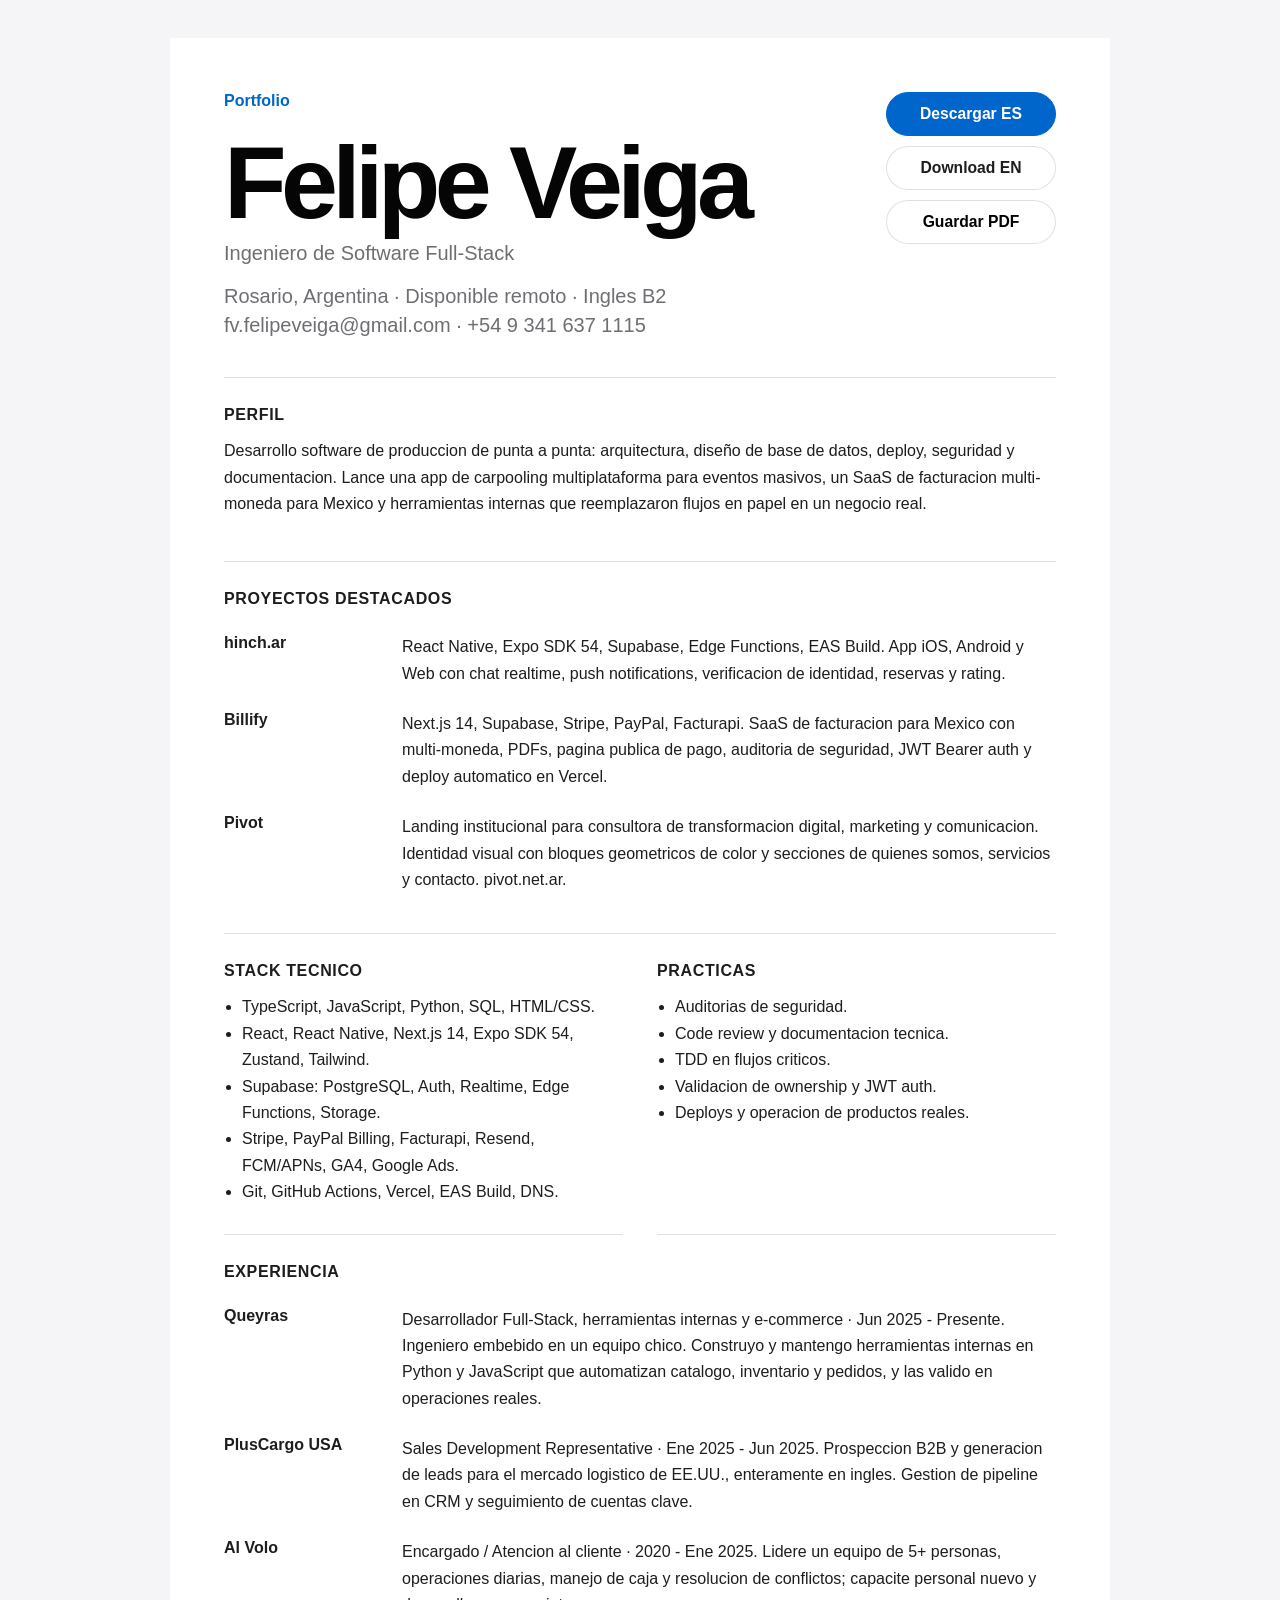
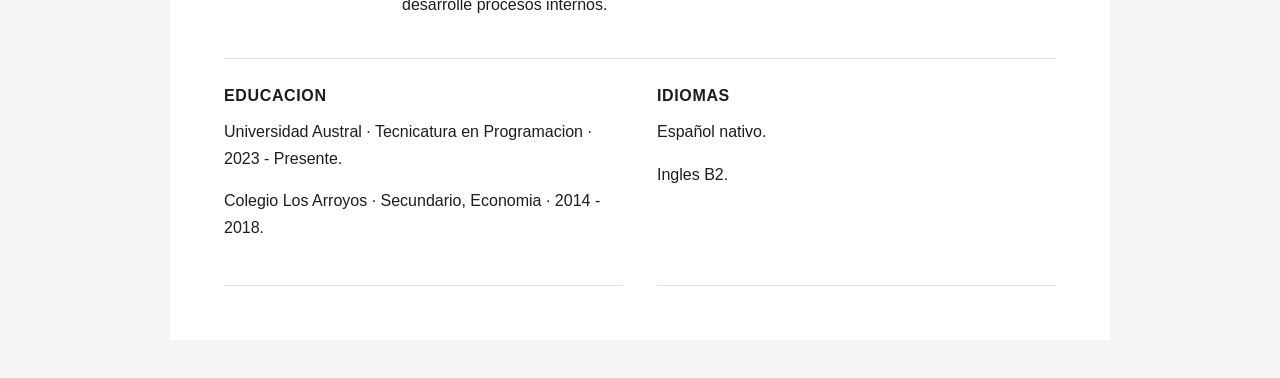
==== cv.html @ 8823d599 "Replace TiendaNube and Queyras Orders with Pivot Swap the third project card on the home and trim cv" ====
<!doctype html>
<html lang="es">
  <head>
    <meta charset="utf-8" />
    <meta name="viewport" content="width=device-width, initial-scale=1" />
    <title>CV | Felipe Veiga</title>
    <meta name="description" content="CV de Felipe Veiga, Full-Stack Software Engineer." />
    <link rel="stylesheet" href="styles.css" />
  </head>
  <body class="cv-page">
    <main class="cv-sheet">
      <header class="cv-header">
        <div>
          <a class="cv-back" href="index.html">Portfolio</a>
          <h1>Felipe Veiga</h1>
          <p>Ingeniero de Software Full-Stack</p>
          <p class="cv-meta">Rosario, Argentina · Disponible remoto · Ingles B2</p>
          <p class="cv-meta">fv.felipeveiga@gmail.com · +54 9 341 637 1115</p>
        </div>
        <div class="cv-downloads">
          <a class="button primary" href="assets/felipe-veiga-cv-es.pdf" download>Descargar ES</a>
          <a class="button secondary" href="assets/felipe-veiga-cv-en.pdf" download>Download EN</a>
          <button class="button secondary print-button" type="button" onclick="window.print()">Guardar PDF</button>
        </div>
      </header>

      <section class="cv-section">
        <h2>Perfil</h2>
        <p>
          Desarrollo software de produccion de punta a punta: arquitectura, diseño de base de datos, deploy, seguridad y documentacion. Lance una app de carpooling multiplataforma para eventos masivos, un SaaS de facturacion multi-moneda para Mexico y herramientas internas que reemplazaron flujos en papel en un negocio real.
        </p>
      </section>

      <section class="cv-section">
        <h2>Proyectos destacados</h2>
        <div class="cv-project">
          <strong>hinch.ar</strong>
          <p>React Native, Expo SDK 54, Supabase, Edge Functions, EAS Build. App iOS, Android y Web con chat realtime, push notifications, verificacion de identidad, reservas y rating.</p>
        </div>
        <div class="cv-project">
          <strong>Billify</strong>
          <p>Next.js 14, Supabase, Stripe, PayPal, Facturapi. SaaS de facturacion para Mexico con multi-moneda, PDFs, pagina publica de pago, auditoria de seguridad, JWT Bearer auth y deploy automatico en Vercel.</p>
        </div>
        <div class="cv-project">
          <strong>Pivot</strong>
          <p>Landing institucional para consultora de transformacion digital, marketing y comunicacion. Identidad visual con bloques geometricos de color y secciones de quienes somos, servicios y contacto. <a href="https://pivot.net.ar" target="_blank" rel="noopener">pivot.net.ar</a>.</p>
        </div>
      </section>

      <section class="cv-grid">
        <article class="cv-section">
          <h2>Stack tecnico</h2>
          <ul>
            <li>TypeScript, JavaScript, Python, SQL, HTML/CSS.</li>
            <li>React, React Native, Next.js 14, Expo SDK 54, Zustand, Tailwind.</li>
            <li>Supabase: PostgreSQL, Auth, Realtime, Edge Functions, Storage.</li>
            <li>Stripe, PayPal Billing, Facturapi, Resend, FCM/APNs, GA4, Google Ads.</li>
            <li>Git, GitHub Actions, Vercel, EAS Build, DNS.</li>
          </ul>
        </article>
        <article class="cv-section">
          <h2>Practicas</h2>
          <ul>
            <li>Auditorias de seguridad.</li>
            <li>Code review y documentacion tecnica.</li>
            <li>TDD en flujos criticos.</li>
            <li>Validacion de ownership y JWT auth.</li>
            <li>Deploys y operacion de productos reales.</li>
          </ul>
        </article>
      </section>

      <section class="cv-section">
        <h2>Experiencia</h2>
        <div class="cv-project">
          <strong>Queyras</strong>
          <p>Desarrollador Full-Stack, herramientas internas y e-commerce · Jun 2025 - Presente. Ingeniero embebido en un equipo chico. Construyo y mantengo herramientas internas en Python y JavaScript que automatizan catalogo, inventario y pedidos, y las valido en operaciones reales.</p>
        </div>
        <div class="cv-project">
          <strong>PlusCargo USA</strong>
          <p>Sales Development Representative · Ene 2025 - Jun 2025. Prospeccion B2B y generacion de leads para el mercado logistico de EE.UU., enteramente en ingles. Gestion de pipeline en CRM y seguimiento de cuentas clave.</p>
        </div>
        <div class="cv-project">
          <strong>Al Volo</strong>
          <p>Encargado / Atencion al cliente · 2020 - Ene 2025. Lidere un equipo de 5+ personas, operaciones diarias, manejo de caja y resolucion de conflictos; capacite personal nuevo y desarrolle procesos internos.</p>
        </div>
      </section>

      <section class="cv-grid">
        <article class="cv-section">
          <h2>Educacion</h2>
          <p>Universidad Austral · Tecnicatura en Programacion · 2023 - Presente.</p>
          <p>Colegio Los Arroyos · Secundario, Economia · 2014 - 2018.</p>
        </article>
        <article class="cv-section">
          <h2>Idiomas</h2>
          <p>Español nativo.</p>
          <p>Ingles B2.</p>
        </article>
      </section>
    </main>
    <script src="script.js"></script>
  </body>
</html>
---- styles.css ----
:root {
  color-scheme: light;
  --ink: #050505;
  --text: #1d1d1f;
  --muted: #6e6e73;
  --paper: #f5f5f7;
  --white: #ffffff;
  --line: rgba(0, 0, 0, 0.12);
  --blue: #0066cc;
  --dark: #000000;
  font-family:
    -apple-system, BlinkMacSystemFont, "SF Pro Display", "SF Pro Text", Inter,
    "Segoe UI", sans-serif;
}

* {
  box-sizing: border-box;
}

html {
  scroll-behavior: smooth;
}

body {
  margin: 0;
  background: var(--paper);
  color: var(--text);
  overflow-x: hidden;
  width: 100%;
}

a {
  color: inherit;
  text-decoration: none;
}

.site-header {
  align-items: center;
  backdrop-filter: saturate(1.8) blur(20px);
  background: rgba(251, 251, 253, 0.78);
  border-bottom: 1px solid transparent;
  display: flex;
  height: 48px;
  justify-content: space-between;
  left: 0;
  padding: 0 max(22px, calc((100vw - 1120px) / 2));
  position: fixed;
  right: 0;
  top: 0;
  z-index: 20;
}

.site-header[data-elevated="true"] {
  border-bottom-color: rgba(0, 0, 0, 0.08);
}

.brand {
  font-size: 0.92rem;
  font-weight: 700;
}

.nav {
  align-items: center;
  display: flex;
  gap: 24px;
  color: rgba(29, 29, 31, 0.72);
  font-size: 0.82rem;
}

.nav a:hover,
.project-text a:hover,
.footer a:hover {
  color: var(--blue);
}

.hero {
  align-items: center;
  display: flex;
  flex-direction: column;
  justify-content: center;
  min-height: 100vh;
  padding: 110px 22px 88px;
  text-align: center;
}

.eyebrow {
  color: var(--muted);
  font-size: 0.86rem;
  font-weight: 700;
  letter-spacing: 0;
  margin: 0 0 16px;
}

h1,
h2,
h3,
p {
  margin-top: 0;
}

h1 {
  color: var(--ink);
  font-size: clamp(4.6rem, 13vw, 11.5rem);
  letter-spacing: -0.055em;
  line-height: 0.88;
  margin-bottom: 26px;
}

h1 span {
  display: inline;
}

.hero-copy {
  color: var(--muted);
  font-size: clamp(1.28rem, 2.3vw, 2rem);
  font-weight: 600;
  line-height: 1.18;
  margin: 0 auto;
  max-width: 760px;
  width: min(760px, 100%);
}

.button {
  align-items: center;
  border: 1px solid var(--line);
  border-radius: 980px;
  display: inline-flex;
  font-size: 0.98rem;
  font-weight: 700;
  justify-content: center;
  min-height: 44px;
  min-width: 124px;
  padding: 10px 21px;
  transition:
    background 180ms ease,
    color 180ms ease,
    transform 180ms ease;
}

.button:hover {
  transform: translateY(-1px);
}

.button.primary {
  background: var(--blue);
  border-color: var(--blue);
  color: #fff;
}

.button.secondary {
  background: rgba(255, 255, 255, 0.74);
}

.hero-actions,
.contact-actions,
.cv-actions {
  display: flex;
  flex-wrap: wrap;
  gap: 12px;
  justify-content: center;
  margin-top: 34px;
  width: min(100%, 420px);
}

.manifest {
  align-items: center;
  background: var(--dark);
  color: #fff;
  display: flex;
  min-height: 100vh;
  padding: 110px 22px;
}

.manifest-inner {
  margin: 0 auto;
  max-width: 1120px;
}

.manifest p:first-child,
.section-heading h2,
.cv-panel h2,
.contact h2 {
  font-size: clamp(3rem, 8vw, 7.5rem);
  font-weight: 800;
  letter-spacing: -0.055em;
  line-height: 0.92;
}

.manifest-copy {
  color: rgba(255, 255, 255, 0.68);
  font-size: clamp(1.18rem, 2vw, 1.5rem);
  line-height: 1.5;
  max-width: 640px;
}

.section,
.principles,
.projects,
.services,
.cv-panel,
.contact {
  margin: 0 auto;
  max-width: 1120px;
  padding: 110px 22px;
}

.principles {
  display: grid;
  gap: 18px;
  grid-template-columns: repeat(3, minmax(0, 1fr));
}

.principle,
.service-grid article {
  background: var(--white);
  min-height: 320px;
  padding: 30px;
}

.principle span {
  color: var(--muted);
  font-size: 0.84rem;
  font-weight: 800;
}

.principle h2,
.service-grid h3 {
  color: var(--ink);
  font-size: clamp(1.7rem, 3vw, 2.7rem);
  letter-spacing: -0.04em;
  line-height: 1;
  margin: 86px 0 16px;
}

.principle p,
.project-text p,
.service-grid p {
  color: var(--muted);
  font-size: 1.04rem;
  line-height: 1.55;
  margin-bottom: 0;
}

.section-heading {
  margin-bottom: 56px;
  text-align: center;
}

.project-story {
  align-items: center;
  display: grid;
  gap: 52px;
  grid-template-columns: minmax(0, 1.25fr) minmax(320px, 0.75fr);
  min-height: 88vh;
  padding: 44px 0;
}

.project-story:nth-of-type(even) {
  grid-template-columns: minmax(320px, 0.75fr) minmax(0, 1.25fr);
}

.project-story:nth-of-type(even) .project-screen {
  order: 2;
}

.project-screen {
  align-items: center;
  aspect-ratio: 16 / 10;
  background:
    linear-gradient(135deg, rgba(255, 255, 255, 0.72), rgba(230, 230, 235, 0.86)),
    #ededf0;
  border: 1px solid rgba(255, 255, 255, 0.82);
  box-shadow: 0 28px 90px rgba(0, 0, 0, 0.12);
  display: flex;
  justify-content: center;
  overflow: hidden;
  position: sticky;
  top: 92px;
  transform: scale(0.98);
  transition:
    box-shadow 220ms ease,
    transform 220ms ease;
}

.project-screen.alt {
  background:
    linear-gradient(135deg, rgba(255, 255, 255, 0.72), rgba(218, 228, 244, 0.9)),
    #edf2f8;
}

.project-screen.warm {
  background:
    linear-gradient(135deg, rgba(255, 255, 255, 0.72), rgba(238, 229, 217, 0.94)),
    #f1ebe4;
}

.project-screen:hover {
  box-shadow: 0 34px 110px rgba(0, 0, 0, 0.16);
  transform: scale(1);
}

.screen-label {
  color: rgba(0, 0, 0, 0.28);
  font-size: clamp(2.6rem, 8vw, 7rem);
  font-weight: 800;
  letter-spacing: -0.06em;
}

.project-kicker {
  color: var(--muted);
  font-size: 0.82rem;
  font-weight: 800;
  margin-bottom: 14px;
}

.project-text h3 {
  color: var(--ink);
  font-size: clamp(2.8rem, 6vw, 5.8rem);
  letter-spacing: -0.06em;
  line-height: 0.9;
  margin-bottom: 22px;
}

.project-text a {
  color: var(--blue);
  display: inline-flex;
  font-weight: 700;
  margin-top: 24px;
}

.cv-panel {
  background: var(--white);
  max-width: none;
  text-align: center;
}

.cv-panel > * {
  margin-left: auto;
  margin-right: auto;
  max-width: 900px;
}

.service-grid {
  display: grid;
  gap: 18px;
  grid-template-columns: repeat(3, minmax(0, 1fr));
}

.contact {
  align-items: center;
  display: flex;
  flex-direction: column;
  min-height: 72vh;
  text-align: center;
}

.contact h2 {
  max-width: 950px;
}

.footer {
  align-items: center;
  color: var(--muted);
  display: flex;
  font-size: 0.9rem;
  justify-content: space-between;
  margin: 0 auto;
  max-width: 1120px;
  padding: 28px 22px;
}

.reveal {
  opacity: 0;
  transform: translateY(34px);
  transition:
    opacity 760ms cubic-bezier(0.16, 1, 0.3, 1),
    transform 760ms cubic-bezier(0.16, 1, 0.3, 1);
}

.reveal.is-visible {
  opacity: 1;
  transform: translateY(0);
}

.cv-page {
  background: #f5f5f7;
}

.cv-sheet {
  background: #fff;
  margin: 38px auto;
  max-width: 940px;
  padding: 54px;
}

.cv-header {
  align-items: start;
  border-bottom: 1px solid var(--line);
  display: flex;
  gap: 24px;
  justify-content: space-between;
  padding-bottom: 34px;
}

.cv-back {
  color: var(--blue);
  display: inline-flex;
  font-weight: 800;
  margin-bottom: 28px;
}

.cv-header h1 {
  color: var(--ink);
  font-size: clamp(3.2rem, 9vw, 6.4rem);
  letter-spacing: -0.055em;
  margin-bottom: 14px;
}

.cv-header p {
  color: var(--muted);
  font-size: 1.25rem;
}

.cv-meta {
  font-size: 1rem;
  margin-bottom: 6px;
}

.cv-downloads {
  display: flex;
  flex-direction: column;
  gap: 10px;
  min-width: 170px;
}

.cv-section {
  border-bottom: 1px solid var(--line);
  padding: 28px 0;
}

.cv-section h2 {
  font-size: 1rem;
  letter-spacing: 0.04em;
  margin-bottom: 14px;
  text-transform: uppercase;
}

.cv-section p,
.cv-section li {
  color: var(--text);
  line-height: 1.65;
}

.cv-grid {
  display: grid;
  gap: 34px;
  grid-template-columns: repeat(2, minmax(0, 1fr));
}

.cv-section ul {
  margin: 0;
  padding-left: 18px;
}

.cv-project {
  display: grid;
  gap: 8px;
  grid-template-columns: 170px 1fr;
  padding: 12px 0;
}

.cv-project p {
  margin: 0;
}

@media (prefers-reduced-motion: reduce) {
  html {
    scroll-behavior: auto;
  }

  .reveal {
    opacity: 1;
    transform: none;
    transition: none;
  }
}

@media (max-width: 900px) {
  .principles,
  .service-grid,
  .project-story,
  .project-story:nth-of-type(even),
  .cv-grid {
    grid-template-columns: 1fr;
  }

  .project-story,
  .project-story:nth-of-type(even) {
    min-height: auto;
  }

  .project-story:nth-of-type(even) .project-screen {
    order: 0;
  }

  .project-screen {
    position: relative;
    top: auto;
  }
}

@media (max-width: 620px) {
  .site-header {
    padding: 0 14px;
  }

  .brand {
    display: none;
  }

  .nav {
    gap: 14px;
    justify-content: center;
    width: 100%;
  }

  .nav a[href="#contacto"] {
    display: none;
  }

  .hero {
    min-height: 92vh;
  }

  h1 {
    font-size: clamp(3.6rem, 18vw, 4.7rem);
    max-width: calc(100vw - 44px);
  }

  h1 span {
    display: block;
  }

  .hero-copy {
    font-size: 1.12rem;
    max-width: 280px;
    width: 100%;
  }

  .button,
  .hero-actions,
  .contact-actions,
  .cv-actions {
    width: min(100%, 300px);
  }

  .manifest p:first-child,
  .section-heading h2,
  .cv-panel h2,
  .contact h2 {
    font-size: clamp(2.8rem, 14vw, 4.4rem);
  }

  .principle,
  .service-grid article {
    min-height: auto;
  }

  .principle h2,
  .service-grid h3 {
    margin-top: 58px;
  }

  .screen-label {
    font-size: 3rem;
  }

  .cv-sheet {
    margin: 0;
    padding: 28px 20px;
  }

  .cv-header,
  .footer {
    align-items: flex-start;
    flex-direction: column;
  }

  .cv-downloads {
    width: 100%;
  }

  .cv-project {
    grid-template-columns: 1fr;
  }
}

@media print {
  body {
    background: #fff;
  }

  .cv-sheet {
    margin: 0;
    max-width: none;
    padding: 0;
  }

  .print-button,
  .cv-back {
    display: none;
  }
}
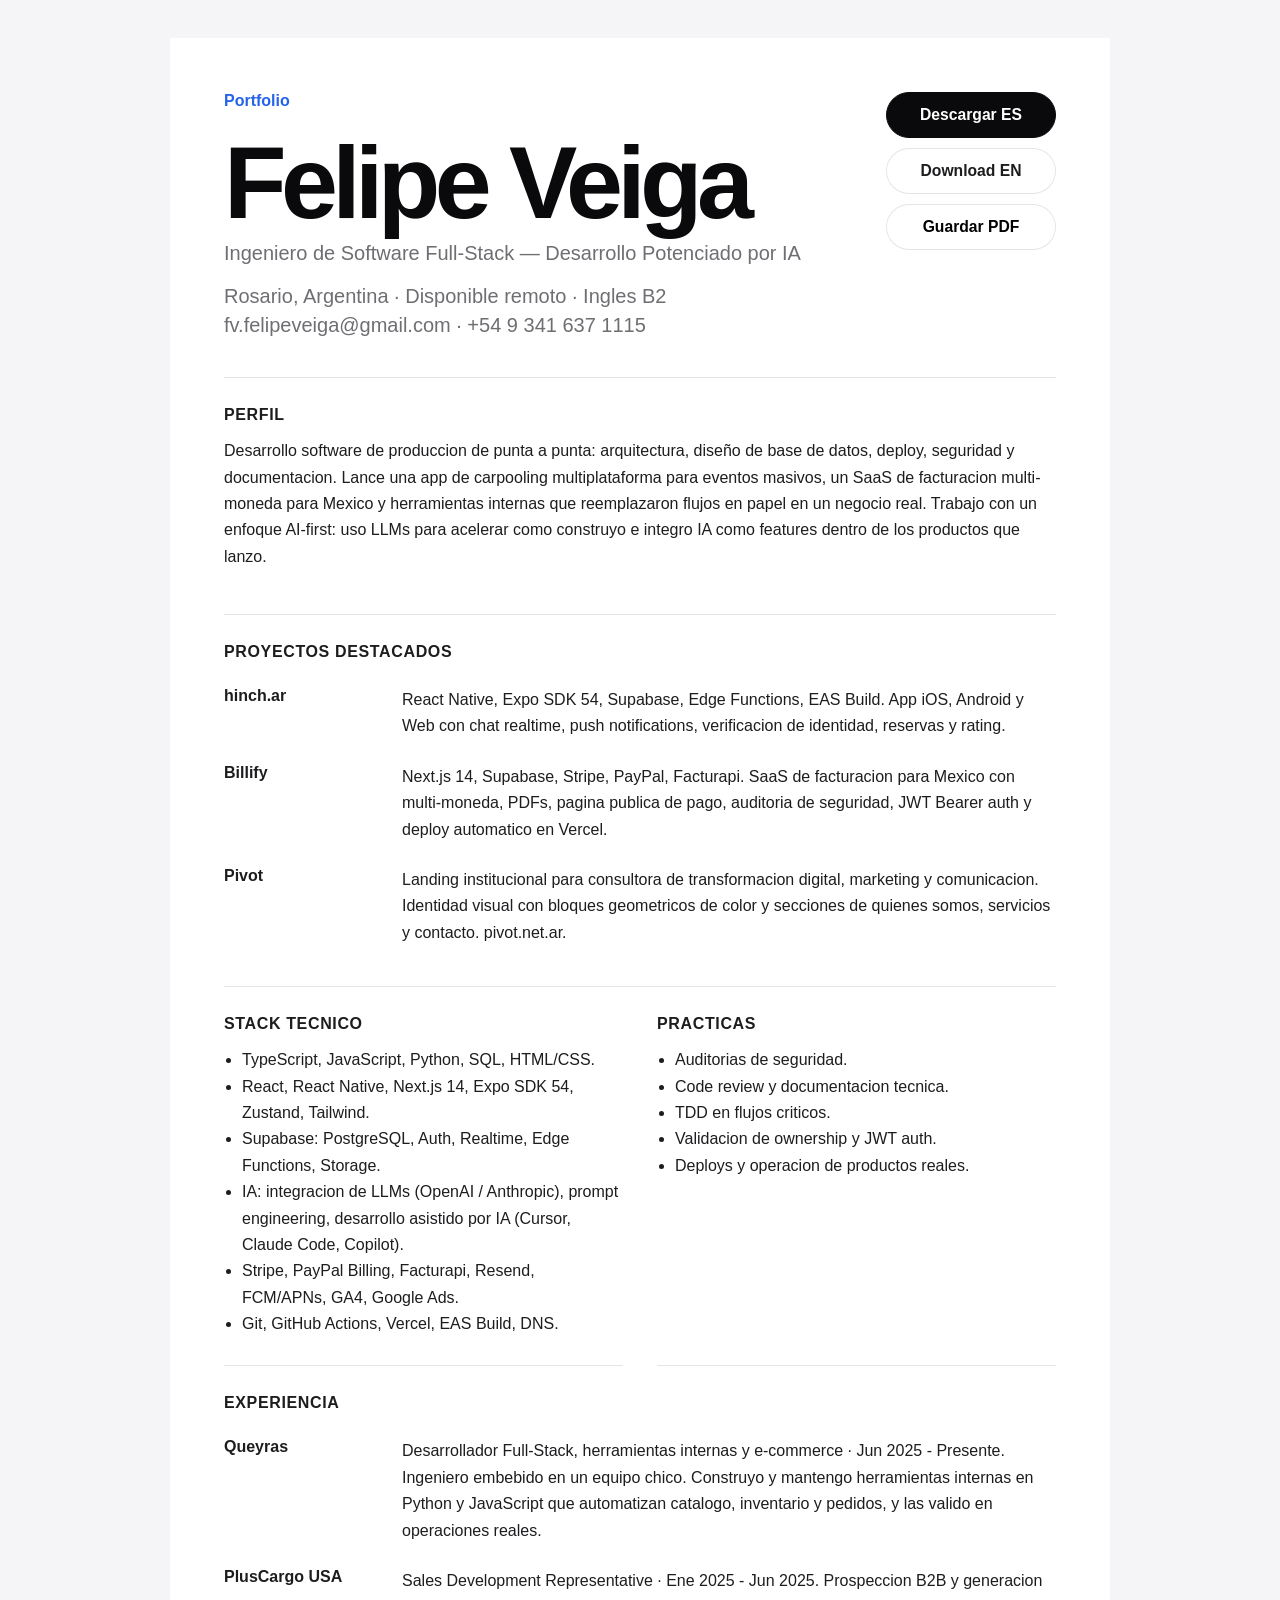
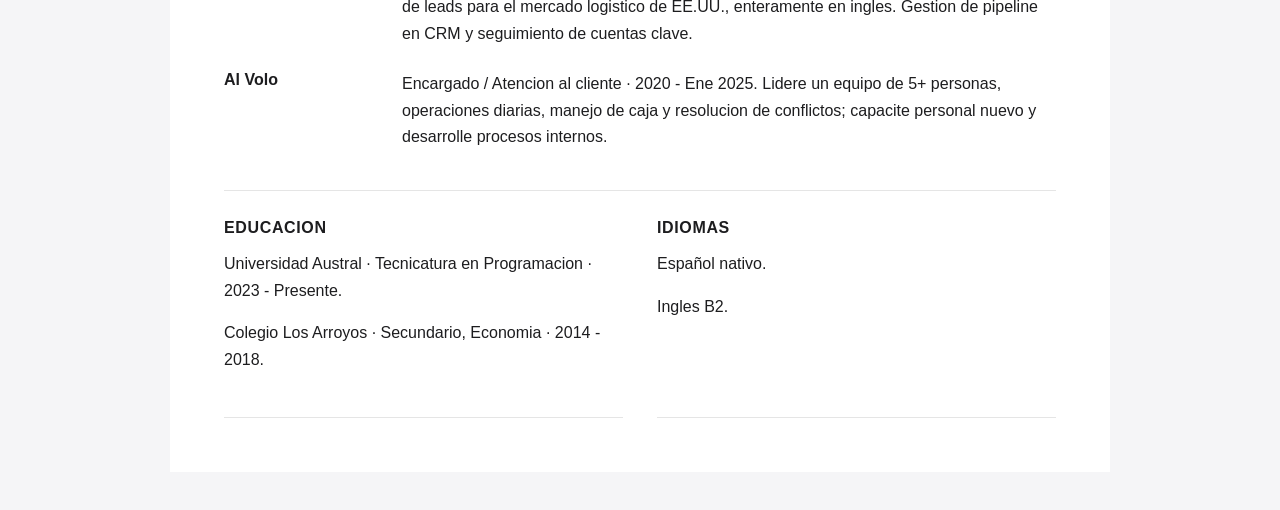
==== commit 48d96d94: "Update CVs with AI-first positioning Replace ES/EN CV PDFs with the new AI-Augmented Development ver" ====
--- a/cv.html
+++ b/cv.html
@@ -13,7 +13,7 @@
         <div>
           <a class="cv-back" href="index.html">Portfolio</a>
           <h1>Felipe Veiga</h1>
-          <p>Ingeniero de Software Full-Stack</p>
+          <p>Ingeniero de Software Full-Stack — Desarrollo Potenciado por IA</p>
           <p class="cv-meta">Rosario, Argentina · Disponible remoto · Ingles B2</p>
           <p class="cv-meta">fv.felipeveiga@gmail.com · +54 9 341 637 1115</p>
         </div>
@@ -27,7 +27,7 @@
       <section class="cv-section">
         <h2>Perfil</h2>
         <p>
-          Desarrollo software de produccion de punta a punta: arquitectura, diseño de base de datos, deploy, seguridad y documentacion. Lance una app de carpooling multiplataforma para eventos masivos, un SaaS de facturacion multi-moneda para Mexico y herramientas internas que reemplazaron flujos en papel en un negocio real.
+          Desarrollo software de produccion de punta a punta: arquitectura, diseño de base de datos, deploy, seguridad y documentacion. Lance una app de carpooling multiplataforma para eventos masivos, un SaaS de facturacion multi-moneda para Mexico y herramientas internas que reemplazaron flujos en papel en un negocio real. Trabajo con un enfoque AI-first: uso LLMs para acelerar como construyo e integro IA como features dentro de los productos que lanzo.
         </p>
       </section>
 
@@ -54,6 +54,7 @@
             <li>TypeScript, JavaScript, Python, SQL, HTML/CSS.</li>
             <li>React, React Native, Next.js 14, Expo SDK 54, Zustand, Tailwind.</li>
             <li>Supabase: PostgreSQL, Auth, Realtime, Edge Functions, Storage.</li>
+            <li>IA: integracion de LLMs (OpenAI / Anthropic), prompt engineering, desarrollo asistido por IA (Cursor, Claude Code, Copilot).</li>
             <li>Stripe, PayPal Billing, Facturapi, Resend, FCM/APNs, GA4, Google Ads.</li>
             <li>Git, GitHub Actions, Vercel, EAS Build, DNS.</li>
           </ul>
--- a/styles.css
+++ b/styles.css
@@ -1,13 +1,20 @@
 :root {
   color-scheme: light;
-  --ink: #050505;
+  --ink: #0a0a0c;
   --text: #1d1d1f;
   --muted: #6e6e73;
-  --paper: #f5f5f7;
+  --paper: #f4f4f6;
   --white: #ffffff;
-  --line: rgba(0, 0, 0, 0.12);
-  --blue: #0066cc;
-  --dark: #000000;
+  --line: rgba(0, 0, 0, 0.1);
+  --blue: #2563eb;
+  --accent: #f97316;
+  --dark: #08080a;
+  --shadow-sm: 0 1px 2px rgba(15, 15, 20, 0.04), 0 4px 16px rgba(15, 15, 20, 0.04);
+  --shadow-md: 0 8px 28px rgba(15, 15, 20, 0.08), 0 2px 6px rgba(15, 15, 20, 0.04);
+  --shadow-lg: 0 30px 80px rgba(15, 15, 20, 0.14), 0 8px 28px rgba(15, 15, 20, 0.06);
+  --radius-sm: 12px;
+  --radius-md: 20px;
+  --radius-lg: 28px;
   font-family:
     -apple-system, BlinkMacSystemFont, "SF Pro Display", "SF Pro Text", Inter,
     "Segoe UI", sans-serif;
@@ -84,11 +91,12 @@
 }
 
 .eyebrow {
-  color: var(--muted);
-  font-size: 0.86rem;
-  font-weight: 700;
-  letter-spacing: 0;
-  margin: 0 0 16px;
+  color: var(--accent);
+  font-size: 0.78rem;
+  font-weight: 800;
+  letter-spacing: 0.16em;
+  margin: 0 0 18px;
+  text-transform: uppercase;
 }
 
 h1,
@@ -128,27 +136,40 @@
   font-size: 0.98rem;
   font-weight: 700;
   justify-content: center;
-  min-height: 44px;
-  min-width: 124px;
-  padding: 10px 21px;
+  min-height: 46px;
+  min-width: 132px;
+  padding: 10px 23px;
   transition:
-    background 180ms ease,
-    color 180ms ease,
-    transform 180ms ease;
+    background 200ms ease,
+    color 200ms ease,
+    box-shadow 200ms ease,
+    transform 200ms ease,
+    border-color 200ms ease;
 }
 
 .button:hover {
-  transform: translateY(-1px);
+  transform: translateY(-2px);
+  box-shadow: var(--shadow-md);
 }
 
 .button.primary {
+  background: var(--ink);
+  border-color: var(--ink);
+  color: #fff;
+}
+
+.button.primary:hover {
   background: var(--blue);
   border-color: var(--blue);
-  color: #fff;
 }
 
 .button.secondary {
-  background: rgba(255, 255, 255, 0.74);
+  background: rgba(255, 255, 255, 0.85);
+  backdrop-filter: blur(6px);
+}
+
+.button.secondary:hover {
+  border-color: rgba(0, 0, 0, 0.32);
 }
 
 .hero-actions,
@@ -213,23 +234,49 @@
 .principle,
 .service-grid article {
   background: var(--white);
+  border: 1px solid rgba(0, 0, 0, 0.04);
+  border-radius: var(--radius-md);
+  box-shadow: var(--shadow-sm);
   min-height: 320px;
-  padding: 30px;
+  padding: 34px;
+  position: relative;
+  transition:
+    box-shadow 260ms ease,
+    transform 260ms ease,
+    border-color 260ms ease;
+}
+
+.principle:hover,
+.service-grid article:hover {
+  border-color: rgba(0, 0, 0, 0.08);
+  box-shadow: var(--shadow-md);
+  transform: translateY(-3px);
 }
 
 .principle span {
-  color: var(--muted);
-  font-size: 0.84rem;
-  font-weight: 800;
+  align-items: center;
+  background: var(--ink);
+  border-radius: 999px;
+  color: #fff;
+  display: inline-flex;
+  font-size: 0.74rem;
+  font-weight: 700;
+  height: 26px;
+  justify-content: center;
+  letter-spacing: 0.04em;
+  padding: 0 12px;
 }
 
 .principle h2,
 .service-grid h3 {
   color: var(--ink);
-  font-size: clamp(1.7rem, 3vw, 2.7rem);
-  letter-spacing: -0.04em;
-  line-height: 1;
-  margin: 86px 0 16px;
+  font-size: clamp(1.5rem, 2vw, 2.05rem);
+  hyphens: auto;
+  letter-spacing: -0.03em;
+  line-height: 1.05;
+  margin: 70px 0 16px;
+  overflow-wrap: break-word;
+  word-break: normal;
 }
 
 .principle p,
@@ -264,46 +311,39 @@
 }
 
 .project-screen {
-  align-items: center;
   aspect-ratio: 16 / 10;
-  background:
-    linear-gradient(135deg, rgba(255, 255, 255, 0.72), rgba(230, 230, 235, 0.86)),
-    #ededf0;
-  border: 1px solid rgba(255, 255, 255, 0.82);
-  box-shadow: 0 28px 90px rgba(0, 0, 0, 0.12);
-  display: flex;
-  justify-content: center;
+  background: #f4f4f6;
+  border: 1px solid rgba(0, 0, 0, 0.06);
+  border-radius: var(--radius-lg);
+  box-shadow: var(--shadow-lg);
+  display: block;
   overflow: hidden;
   position: sticky;
   top: 92px;
-  transform: scale(0.98);
+  transform: scale(0.985);
   transition:
-    box-shadow 220ms ease,
-    transform 220ms ease;
-}
-
-.project-screen.alt {
-  background:
-    linear-gradient(135deg, rgba(255, 255, 255, 0.72), rgba(218, 228, 244, 0.9)),
-    #edf2f8;
-}
-
-.project-screen.warm {
-  background:
-    linear-gradient(135deg, rgba(255, 255, 255, 0.72), rgba(238, 229, 217, 0.94)),
-    #f1ebe4;
+    box-shadow 320ms ease,
+    transform 320ms ease;
 }
 
 .project-screen:hover {
-  box-shadow: 0 34px 110px rgba(0, 0, 0, 0.16);
-  transform: scale(1);
-}
-
-.screen-label {
-  color: rgba(0, 0, 0, 0.28);
-  font-size: clamp(2.6rem, 8vw, 7rem);
-  font-weight: 800;
-  letter-spacing: -0.06em;
+  box-shadow:
+    0 44px 130px rgba(15, 15, 20, 0.2),
+    0 12px 30px rgba(15, 15, 20, 0.08);
+  transform: scale(1.01);
+}
+
+.screen-image {
+  display: block;
+  height: 100%;
+  object-fit: cover;
+  object-position: top center;
+  transition: transform 600ms cubic-bezier(0.16, 1, 0.3, 1);
+  width: 100%;
+}
+
+.project-screen:hover .screen-image {
+  transform: scale(1.03);
 }
 
 .project-kicker {
@@ -322,15 +362,37 @@
 }
 
 .project-text a {
-  color: var(--blue);
+  align-items: center;
+  color: var(--ink);
   display: inline-flex;
   font-weight: 700;
-  margin-top: 24px;
+  gap: 8px;
+  margin-top: 28px;
+  position: relative;
+  transition: color 200ms ease, gap 200ms ease;
+}
+
+.project-text a::after {
+  content: "→";
+  display: inline-block;
+  transition: transform 220ms ease;
+}
+
+.project-text a:hover {
+  color: var(--accent);
+  gap: 12px;
+}
+
+.project-text a:hover::after {
+  transform: translateX(4px);
 }
 
 .cv-panel {
   background: var(--white);
-  max-width: none;
+  border-radius: var(--radius-lg);
+  box-shadow: var(--shadow-sm);
+  margin: 60px auto;
+  max-width: 1080px;
   text-align: center;
 }
 
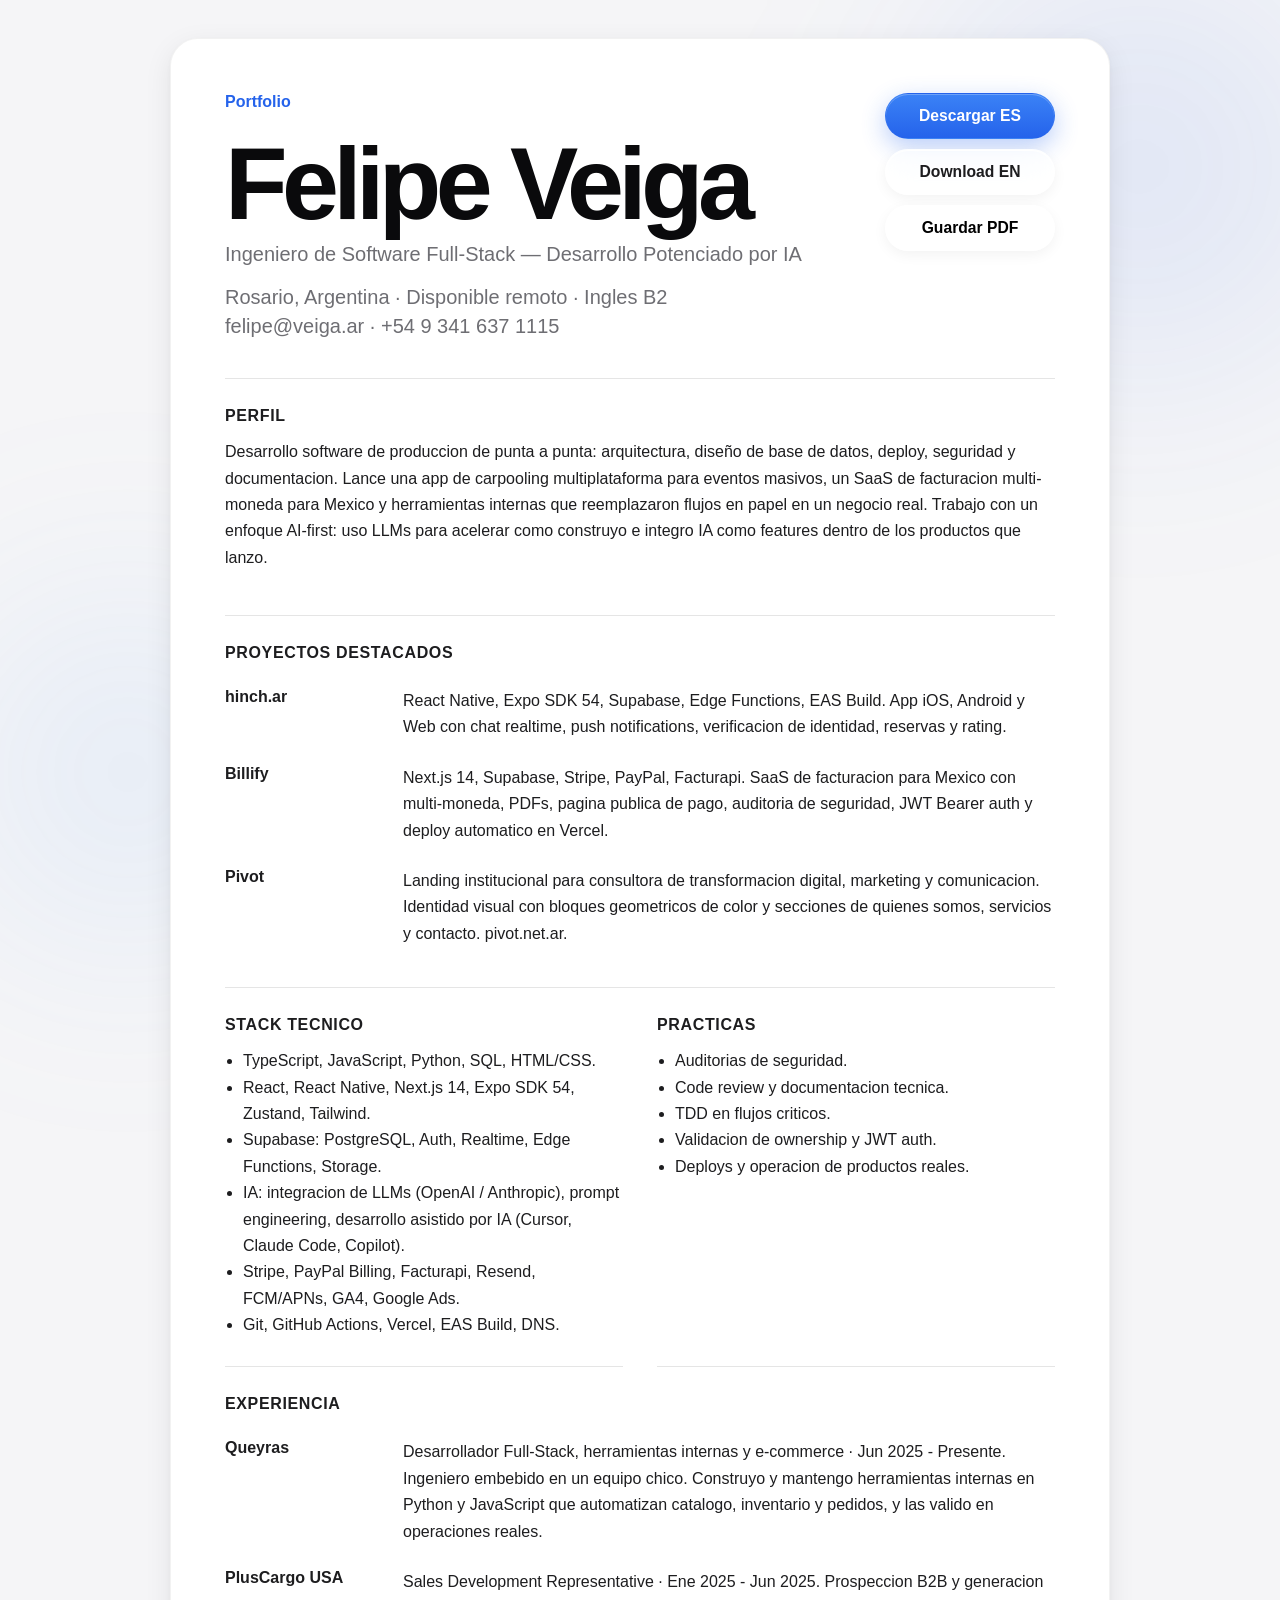
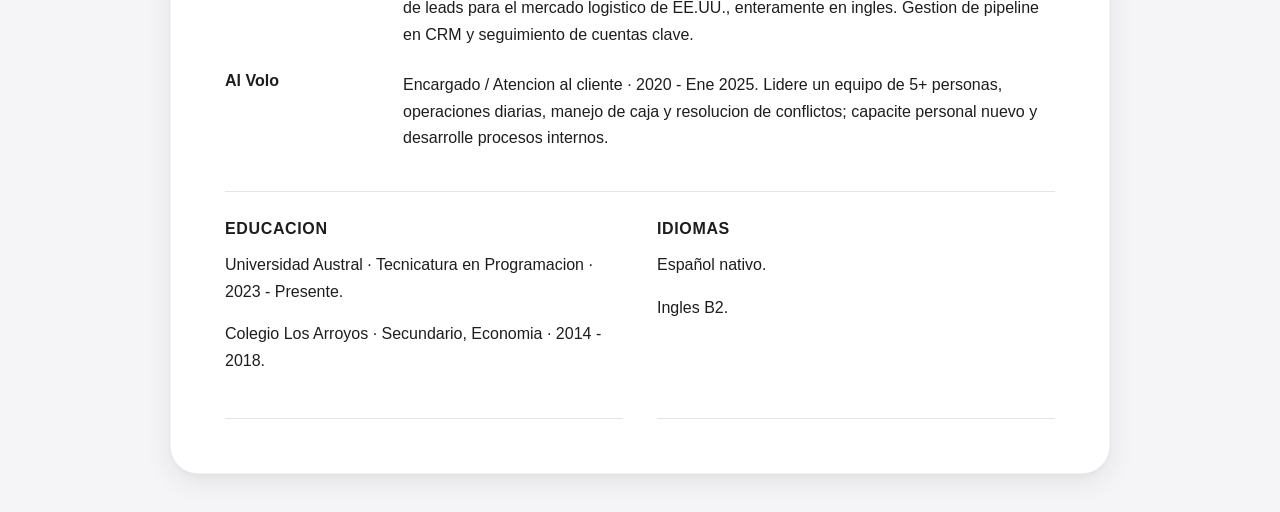
==== commit 026b6bd1: "Update contact email and add WhatsApp link Switch contact email to felipe@veiga.ar, add a WhatsApp b" ====
--- a/cv.html
+++ b/cv.html
@@ -5,6 +5,7 @@
     <meta name="viewport" content="width=device-width, initial-scale=1" />
     <title>CV | Felipe Veiga</title>
     <meta name="description" content="CV de Felipe Veiga, Full-Stack Software Engineer." />
+    <link rel="icon" type="image/svg+xml" href="assets/favicon.svg" />
     <link rel="stylesheet" href="styles.css" />
   </head>
   <body class="cv-page">
@@ -15,7 +16,7 @@
           <h1>Felipe Veiga</h1>
           <p>Ingeniero de Software Full-Stack — Desarrollo Potenciado por IA</p>
           <p class="cv-meta">Rosario, Argentina · Disponible remoto · Ingles B2</p>
-          <p class="cv-meta">fv.felipeveiga@gmail.com · +54 9 341 637 1115</p>
+          <p class="cv-meta"><a href="mailto:felipe@veiga.ar">felipe@veiga.ar</a> · <a href="https://wa.me/5493416371115" target="_blank" rel="noopener">+54 9 341 637 1115</a></p>
         </div>
         <div class="cv-downloads">
           <a class="button primary" href="assets/felipe-veiga-cv-es.pdf" download>Descargar ES</a>
--- a/styles.css
+++ b/styles.css
@@ -3,15 +3,20 @@
   --ink: #0a0a0c;
   --text: #1d1d1f;
   --muted: #6e6e73;
-  --paper: #f4f4f6;
+  --paper: #f5f5f7;
   --white: #ffffff;
   --line: rgba(0, 0, 0, 0.1);
   --blue: #2563eb;
-  --accent: #f97316;
+  --blue-soft: #60a5fa;
+  --accent: #2563eb;
   --dark: #08080a;
+  --glass-bg: rgba(255, 255, 255, 0.55);
+  --glass-border: rgba(255, 255, 255, 0.7);
+  --glass-highlight: inset 0 1px 0 rgba(255, 255, 255, 0.9);
   --shadow-sm: 0 1px 2px rgba(15, 15, 20, 0.04), 0 4px 16px rgba(15, 15, 20, 0.04);
   --shadow-md: 0 8px 28px rgba(15, 15, 20, 0.08), 0 2px 6px rgba(15, 15, 20, 0.04);
   --shadow-lg: 0 30px 80px rgba(15, 15, 20, 0.14), 0 8px 28px rgba(15, 15, 20, 0.06);
+  --spring: cubic-bezier(0.16, 1, 0.3, 1);
   --radius-sm: 12px;
   --radius-md: 20px;
   --radius-lg: 28px;
@@ -26,6 +31,7 @@
 
 html {
   scroll-behavior: smooth;
+  scroll-padding-top: 84px;
 }
 
 body {
@@ -34,6 +40,34 @@
   color: var(--text);
   overflow-x: hidden;
   width: 100%;
+  -webkit-font-smoothing: antialiased;
+}
+
+/* Aurora ambiental: da algo que refractar a los paneles de vidrio */
+body::before,
+body::after {
+  content: "";
+  border-radius: 50%;
+  filter: blur(90px);
+  pointer-events: none;
+  position: fixed;
+  z-index: -1;
+}
+
+body::before {
+  background: radial-gradient(circle, rgba(37, 99, 235, 0.12), transparent 62%);
+  height: 58vw;
+  right: -18vw;
+  top: -16vw;
+  width: 58vw;
+}
+
+body::after {
+  background: radial-gradient(circle, rgba(96, 165, 250, 0.12), transparent 62%);
+  bottom: -14vw;
+  height: 48vw;
+  left: -14vw;
+  width: 48vw;
 }
 
 a {
@@ -41,44 +75,99 @@
   text-decoration: none;
 }
 
+::selection {
+  background: rgba(37, 99, 235, 0.18);
+}
+
+:focus-visible {
+  border-radius: 8px;
+  outline: 2px solid var(--blue);
+  outline-offset: 3px;
+}
+
+/* ---------- Nav flotante liquid glass ---------- */
+
 .site-header {
-  align-items: center;
-  backdrop-filter: saturate(1.8) blur(20px);
-  background: rgba(251, 251, 253, 0.78);
-  border-bottom: 1px solid transparent;
   display: flex;
-  height: 48px;
-  justify-content: space-between;
+  justify-content: center;
   left: 0;
-  padding: 0 max(22px, calc((100vw - 1120px) / 2));
+  padding: 0 14px;
+  pointer-events: none;
   position: fixed;
   right: 0;
-  top: 0;
-  z-index: 20;
-}
-
-.site-header[data-elevated="true"] {
-  border-bottom-color: rgba(0, 0, 0, 0.08);
-}
-
-.brand {
-  font-size: 0.92rem;
-  font-weight: 700;
-}
-
-.nav {
+  top: 14px;
+  z-index: 50;
+}
+
+.glass-nav {
   align-items: center;
+  backdrop-filter: blur(22px) saturate(1.8);
+  -webkit-backdrop-filter: blur(22px) saturate(1.8);
+  background: var(--glass-bg);
+  border: 1px solid var(--glass-border);
+  border-radius: 999px;
+  box-shadow:
+    var(--glass-highlight),
+    0 10px 34px rgba(15, 15, 20, 0.1);
   display: flex;
-  gap: 24px;
-  color: rgba(29, 29, 31, 0.72);
-  font-size: 0.82rem;
-}
-
-.nav a:hover,
-.project-text a:hover,
-.footer a:hover {
-  color: var(--blue);
-}
+  gap: 4px;
+  padding: 5px;
+  pointer-events: auto;
+  transition:
+    background 320ms ease,
+    box-shadow 320ms ease;
+}
+
+.site-header[data-elevated="true"] .glass-nav {
+  background: rgba(255, 255, 255, 0.72);
+  box-shadow:
+    var(--glass-highlight),
+    0 14px 44px rgba(15, 15, 20, 0.16);
+}
+
+.glass-nav a {
+  border-radius: 999px;
+  color: rgba(29, 29, 31, 0.78);
+  font-size: 0.85rem;
+  font-weight: 600;
+  padding: 9px 16px;
+  transition:
+    background 240ms ease,
+    color 240ms ease,
+    transform 240ms var(--spring);
+}
+
+.glass-nav a:hover {
+  background: rgba(255, 255, 255, 0.8);
+  color: var(--ink);
+}
+
+.glass-nav a:active {
+  transform: scale(0.96);
+}
+
+.glass-nav a.is-active {
+  background: rgba(10, 10, 12, 0.07);
+  color: var(--ink);
+}
+
+.glass-nav .brand {
+  color: var(--ink);
+  font-weight: 800;
+}
+
+.glass-nav .nav-cta {
+  background: linear-gradient(180deg, #3b82f6, var(--blue));
+  box-shadow: 0 4px 14px rgba(37, 99, 235, 0.32);
+  color: #fff;
+}
+
+.glass-nav .nav-cta:hover {
+  background: linear-gradient(180deg, #4f8df7, #2d6cf0);
+  color: #fff;
+}
+
+/* ---------- Hero ---------- */
 
 .hero {
   align-items: center;
@@ -86,8 +175,70 @@
   flex-direction: column;
   justify-content: center;
   min-height: 100vh;
+  overflow: hidden;
   padding: 110px 22px 88px;
+  position: relative;
   text-align: center;
+}
+
+.hero-bg {
+  background-image: url("assets/hero-bg.webp");
+  background-position: center center;
+  background-repeat: no-repeat;
+  background-size: cover;
+  inset: -14% 0 0;
+  position: absolute;
+  will-change: transform;
+  z-index: 0;
+}
+
+.hero::before {
+  background: radial-gradient(
+    ellipse at center,
+    rgba(255, 255, 255, 0.6) 0%,
+    rgba(255, 255, 255, 0) 70%
+  );
+  content: "";
+  inset: 0;
+  pointer-events: none;
+  position: absolute;
+  z-index: 1;
+}
+
+.hero > :not(.hero-bg) {
+  position: relative;
+  z-index: 2;
+}
+
+@keyframes rise {
+  from {
+    opacity: 0;
+    transform: translateY(26px);
+  }
+  to {
+    opacity: 1;
+    transform: translateY(0);
+  }
+}
+
+.hero .glass-chip {
+  animation: rise 900ms var(--spring) 80ms backwards;
+}
+
+.hero h1 {
+  animation: rise 900ms var(--spring) 180ms backwards;
+}
+
+.hero .hero-copy {
+  animation: rise 900ms var(--spring) 300ms backwards;
+}
+
+.hero .hero-actions {
+  animation: rise 900ms var(--spring) 420ms backwards;
+}
+
+.hero .scroll-hint {
+  animation: rise 900ms var(--spring) 700ms backwards;
 }
 
 .eyebrow {
@@ -97,6 +248,42 @@
   letter-spacing: 0.16em;
   margin: 0 0 18px;
   text-transform: uppercase;
+}
+
+.glass-chip {
+  align-items: center;
+  backdrop-filter: blur(14px) saturate(1.6);
+  -webkit-backdrop-filter: blur(14px) saturate(1.6);
+  background: rgba(255, 255, 255, 0.55);
+  border: 1px solid var(--glass-border);
+  border-radius: 999px;
+  box-shadow:
+    var(--glass-highlight),
+    0 4px 16px rgba(15, 15, 20, 0.06);
+  color: var(--text);
+  display: inline-flex;
+  font-size: 0.72rem;
+  gap: 9px;
+  letter-spacing: 0.15em;
+  padding: 9px 18px;
+}
+
+@keyframes pulse {
+  0%,
+  100% {
+    box-shadow: 0 0 0 0 rgba(37, 99, 235, 0.45);
+  }
+  50% {
+    box-shadow: 0 0 0 5px rgba(37, 99, 235, 0);
+  }
+}
+
+.glass-chip .dot {
+  animation: pulse 2.4s ease infinite;
+  background: var(--blue);
+  border-radius: 50%;
+  height: 7px;
+  width: 7px;
 }
 
 h1,
@@ -127,6 +314,49 @@
   max-width: 760px;
   width: min(760px, 100%);
 }
+
+@keyframes bounce {
+  0%,
+  100% {
+    transform: translateY(0);
+  }
+  50% {
+    transform: translateY(6px);
+  }
+}
+
+.scroll-hint {
+  align-items: center;
+  backdrop-filter: blur(14px) saturate(1.6);
+  -webkit-backdrop-filter: blur(14px) saturate(1.6);
+  background: rgba(255, 255, 255, 0.55);
+  border: 1px solid var(--glass-border);
+  border-radius: 50%;
+  bottom: 30px;
+  box-shadow:
+    var(--glass-highlight),
+    0 6px 18px rgba(15, 15, 20, 0.08);
+  color: var(--text);
+  display: inline-flex;
+  height: 44px;
+  justify-content: center;
+  left: 50%;
+  margin-left: -22px;
+  position: absolute;
+  transition: background 240ms ease, transform 240ms var(--spring);
+  width: 44px;
+}
+
+.scroll-hint svg {
+  animation: bounce 2.2s ease-in-out infinite;
+}
+
+.scroll-hint:hover {
+  background: rgba(255, 255, 255, 0.85);
+  transform: translateY(-2px);
+}
+
+/* ---------- Botones ---------- */
 
 .button {
   align-items: center;
@@ -140,36 +370,52 @@
   min-width: 132px;
   padding: 10px 23px;
   transition:
-    background 200ms ease,
-    color 200ms ease,
-    box-shadow 200ms ease,
-    transform 200ms ease,
-    border-color 200ms ease;
+    background 220ms ease,
+    color 220ms ease,
+    box-shadow 220ms ease,
+    transform 220ms var(--spring),
+    border-color 220ms ease;
 }
 
 .button:hover {
-  transform: translateY(-2px);
-  box-shadow: var(--shadow-md);
+  transform: translateY(-2px) scale(1.015);
+}
+
+.button:active {
+  transform: translateY(0) scale(0.97);
 }
 
 .button.primary {
-  background: var(--ink);
-  border-color: var(--ink);
+  background: linear-gradient(180deg, #3b82f6, var(--blue));
+  border-color: transparent;
+  box-shadow:
+    inset 0 1px 0 rgba(255, 255, 255, 0.25),
+    0 8px 24px rgba(37, 99, 235, 0.32);
   color: #fff;
 }
 
 .button.primary:hover {
-  background: var(--blue);
-  border-color: var(--blue);
+  background: linear-gradient(180deg, #4f8df7, #2d6cf0);
+  box-shadow:
+    inset 0 1px 0 rgba(255, 255, 255, 0.25),
+    0 12px 32px rgba(37, 99, 235, 0.4);
 }
 
 .button.secondary {
+  backdrop-filter: blur(14px) saturate(1.6);
+  -webkit-backdrop-filter: blur(14px) saturate(1.6);
+  background: rgba(255, 255, 255, 0.6);
+  border-color: var(--glass-border);
+  box-shadow:
+    var(--glass-highlight),
+    0 4px 14px rgba(15, 15, 20, 0.05);
+}
+
+.button.secondary:hover {
   background: rgba(255, 255, 255, 0.85);
-  backdrop-filter: blur(6px);
-}
-
-.button.secondary:hover {
-  border-color: rgba(0, 0, 0, 0.32);
+  box-shadow:
+    var(--glass-highlight),
+    0 10px 26px rgba(15, 15, 20, 0.1);
 }
 
 .hero-actions,
@@ -183,18 +429,49 @@
   width: min(100%, 420px);
 }
 
+/* ---------- Manifiesto oscuro ---------- */
+
 .manifest {
   align-items: center;
   background: var(--dark);
   color: #fff;
   display: flex;
   min-height: 100vh;
+  overflow: hidden;
   padding: 110px 22px;
+  position: relative;
+}
+
+.manifest::before,
+.manifest::after {
+  border-radius: 50%;
+  content: "";
+  filter: blur(60px);
+  pointer-events: none;
+  position: absolute;
+}
+
+.manifest::before {
+  background: radial-gradient(circle, rgba(37, 99, 235, 0.4), transparent 65%);
+  height: 620px;
+  left: -180px;
+  top: -180px;
+  width: 620px;
+}
+
+.manifest::after {
+  background: radial-gradient(circle, rgba(96, 165, 250, 0.22), transparent 65%);
+  bottom: -200px;
+  height: 540px;
+  right: -140px;
+  width: 540px;
 }
 
 .manifest-inner {
   margin: 0 auto;
   max-width: 1120px;
+  position: relative;
+  z-index: 1;
 }
 
 .manifest p:first-child,
@@ -213,6 +490,8 @@
   line-height: 1.5;
   max-width: 640px;
 }
+
+/* ---------- Secciones ---------- */
 
 .section,
 .principles,
@@ -231,26 +510,59 @@
   grid-template-columns: repeat(3, minmax(0, 1fr));
 }
 
+/* ---------- Cards liquid glass ---------- */
+
+.glass-card {
+  backdrop-filter: blur(18px) saturate(1.5);
+  -webkit-backdrop-filter: blur(18px) saturate(1.5);
+  background: linear-gradient(180deg, rgba(255, 255, 255, 0.86), rgba(255, 255, 255, 0.6));
+  border: 1px solid rgba(255, 255, 255, 0.78);
+  box-shadow:
+    var(--glass-highlight),
+    var(--shadow-sm);
+}
+
+.card-glow {
+  overflow: hidden;
+  position: relative;
+}
+
+.card-glow::after {
+  background: radial-gradient(
+    260px circle at var(--mx, 50%) var(--my, 50%),
+    rgba(37, 99, 235, 0.09),
+    transparent 65%
+  );
+  content: "";
+  inset: 0;
+  opacity: 0;
+  pointer-events: none;
+  position: absolute;
+  transition: opacity 320ms ease;
+}
+
+.card-glow:hover::after {
+  opacity: 1;
+}
+
 .principle,
 .service-grid article {
-  background: var(--white);
-  border: 1px solid rgba(0, 0, 0, 0.04);
   border-radius: var(--radius-md);
-  box-shadow: var(--shadow-sm);
   min-height: 320px;
   padding: 34px;
-  position: relative;
   transition:
-    box-shadow 260ms ease,
-    transform 260ms ease,
-    border-color 260ms ease;
+    box-shadow 300ms ease,
+    transform 300ms var(--spring),
+    border-color 300ms ease;
 }
 
 .principle:hover,
 .service-grid article:hover {
-  border-color: rgba(0, 0, 0, 0.08);
-  box-shadow: var(--shadow-md);
-  transform: translateY(-3px);
+  border-color: rgba(255, 255, 255, 0.95);
+  box-shadow:
+    var(--glass-highlight),
+    var(--shadow-md);
+  transform: translateY(-4px);
 }
 
 .principle span {
@@ -293,6 +605,8 @@
   text-align: center;
 }
 
+/* ---------- Proyectos ---------- */
+
 .project-story {
   align-items: center;
   display: grid;
@@ -313,24 +627,49 @@
 .project-screen {
   aspect-ratio: 16 / 10;
   background: #f4f4f6;
-  border: 1px solid rgba(0, 0, 0, 0.06);
+  border: 1px solid rgba(255, 255, 255, 0.6);
   border-radius: var(--radius-lg);
-  box-shadow: var(--shadow-lg);
+  box-shadow:
+    inset 0 1px 0 rgba(255, 255, 255, 0.5),
+    var(--shadow-lg);
   display: block;
   overflow: hidden;
   position: sticky;
   top: 92px;
-  transform: scale(0.985);
+  transform: perspective(1100px) rotateX(var(--rx, 0deg)) rotateY(var(--ry, 0deg))
+    scale(var(--s, 0.985));
   transition:
     box-shadow 320ms ease,
-    transform 320ms ease;
+    transform 320ms var(--spring);
 }
 
 .project-screen:hover {
-  box-shadow:
+  --s: 1.005;
+  box-shadow:
+    inset 0 1px 0 rgba(255, 255, 255, 0.5),
     0 44px 130px rgba(15, 15, 20, 0.2),
     0 12px 30px rgba(15, 15, 20, 0.08);
-  transform: scale(1.01);
+}
+
+/* Reflejo que barre el vidrio al hacer hover */
+.project-screen::after {
+  background: linear-gradient(
+    115deg,
+    transparent 32%,
+    rgba(255, 255, 255, 0.22) 46%,
+    rgba(255, 255, 255, 0.05) 54%,
+    transparent 66%
+  );
+  content: "";
+  inset: 0;
+  pointer-events: none;
+  position: absolute;
+  transform: translateX(-130%);
+  transition: transform 950ms ease;
+}
+
+.project-screen:hover::after {
+  transform: translateX(130%);
 }
 
 .screen-image {
@@ -338,7 +677,7 @@
   height: 100%;
   object-fit: cover;
   object-position: top center;
-  transition: transform 600ms cubic-bezier(0.16, 1, 0.3, 1);
+  transition: transform 600ms var(--spring);
   width: 100%;
 }
 
@@ -347,10 +686,24 @@
 }
 
 .project-kicker {
-  color: var(--muted);
-  font-size: 0.82rem;
-  font-weight: 800;
-  margin-bottom: 14px;
+  display: flex;
+  flex-wrap: wrap;
+  gap: 8px;
+  margin-bottom: 18px;
+}
+
+.project-kicker span {
+  backdrop-filter: blur(12px) saturate(1.5);
+  -webkit-backdrop-filter: blur(12px) saturate(1.5);
+  background: rgba(255, 255, 255, 0.6);
+  border: 1px solid var(--glass-border);
+  border-radius: 999px;
+  box-shadow: var(--glass-highlight);
+  color: var(--text);
+  font-size: 0.74rem;
+  font-weight: 700;
+  letter-spacing: 0.03em;
+  padding: 6px 13px;
 }
 
 .project-text h3 {
@@ -375,7 +728,7 @@
 .project-text a::after {
   content: "→";
   display: inline-block;
-  transition: transform 220ms ease;
+  transition: transform 220ms var(--spring);
 }
 
 .project-text a:hover {
@@ -387,10 +740,15 @@
   transform: translateX(4px);
 }
 
+.nav a:hover,
+.footer a:hover {
+  color: var(--blue);
+}
+
+/* ---------- Panel CV ---------- */
+
 .cv-panel {
-  background: var(--white);
   border-radius: var(--radius-lg);
-  box-shadow: var(--shadow-sm);
   margin: 60px auto;
   max-width: 1080px;
   text-align: center;
@@ -407,6 +765,8 @@
   gap: 18px;
   grid-template-columns: repeat(3, minmax(0, 1fr));
 }
+
+/* ---------- Contacto ---------- */
 
 .contact {
   align-items: center;
@@ -420,8 +780,16 @@
   max-width: 950px;
 }
 
+.gradient-text {
+  background: linear-gradient(110deg, var(--ink) 25%, var(--blue) 60%, var(--blue-soft) 85%);
+  background-clip: text;
+  -webkit-background-clip: text;
+  color: transparent;
+}
+
 .footer {
   align-items: center;
+  border-top: 1px solid rgba(0, 0, 0, 0.06);
   color: var(--muted);
   display: flex;
   font-size: 0.9rem;
@@ -431,12 +799,15 @@
   padding: 28px 22px;
 }
 
+/* ---------- Reveals ---------- */
+
 .reveal {
   opacity: 0;
   transform: translateY(34px);
   transition:
-    opacity 760ms cubic-bezier(0.16, 1, 0.3, 1),
-    transform 760ms cubic-bezier(0.16, 1, 0.3, 1);
+    opacity 760ms var(--spring),
+    transform 760ms var(--spring);
+  transition-delay: var(--reveal-delay, 0ms);
 }
 
 .reveal.is-visible {
@@ -444,12 +815,17 @@
   transform: translateY(0);
 }
 
+/* ---------- CV web ---------- */
+
 .cv-page {
   background: #f5f5f7;
 }
 
 .cv-sheet {
   background: #fff;
+  border: 1px solid rgba(0, 0, 0, 0.05);
+  border-radius: var(--radius-lg);
+  box-shadow: var(--shadow-md);
   margin: 38px auto;
   max-width: 940px;
   padding: 54px;
@@ -535,6 +911,8 @@
   margin: 0;
 }
 
+/* ---------- Reduced motion ---------- */
+
 @media (prefers-reduced-motion: reduce) {
   html {
     scroll-behavior: auto;
@@ -545,7 +923,29 @@
     transform: none;
     transition: none;
   }
-}
+
+  .hero .glass-chip,
+  .hero h1,
+  .hero .hero-copy,
+  .hero .hero-actions,
+  .hero .scroll-hint,
+  .glass-chip .dot,
+  .scroll-hint svg {
+    animation: none;
+  }
+
+  .project-screen,
+  .screen-image,
+  .button {
+    transition: none;
+  }
+
+  .project-screen::after {
+    display: none;
+  }
+}
+
+/* ---------- Responsive ---------- */
 
 @media (max-width: 900px) {
   .principles,
@@ -573,20 +973,20 @@
 
 @media (max-width: 620px) {
   .site-header {
-    padding: 0 14px;
-  }
-
-  .brand {
-    display: none;
-  }
-
-  .nav {
-    gap: 14px;
-    justify-content: center;
-    width: 100%;
-  }
-
-  .nav a[href="#contacto"] {
+    top: 10px;
+  }
+
+  .glass-nav {
+    gap: 2px;
+    padding: 4px;
+  }
+
+  .glass-nav a {
+    font-size: 0.78rem;
+    padding: 8px 12px;
+  }
+
+  .glass-nav .brand {
     display: none;
   }
 
@@ -633,11 +1033,12 @@
     margin-top: 58px;
   }
 
-  .screen-label {
-    font-size: 3rem;
+  .scroll-hint {
+    bottom: 20px;
   }
 
   .cv-sheet {
+    border-radius: 0;
     margin: 0;
     padding: 28px 20px;
   }
@@ -662,7 +1063,15 @@
     background: #fff;
   }
 
+  body::before,
+  body::after {
+    display: none;
+  }
+
   .cv-sheet {
+    border: none;
+    border-radius: 0;
+    box-shadow: none;
     margin: 0;
     max-width: none;
     padding: 0;
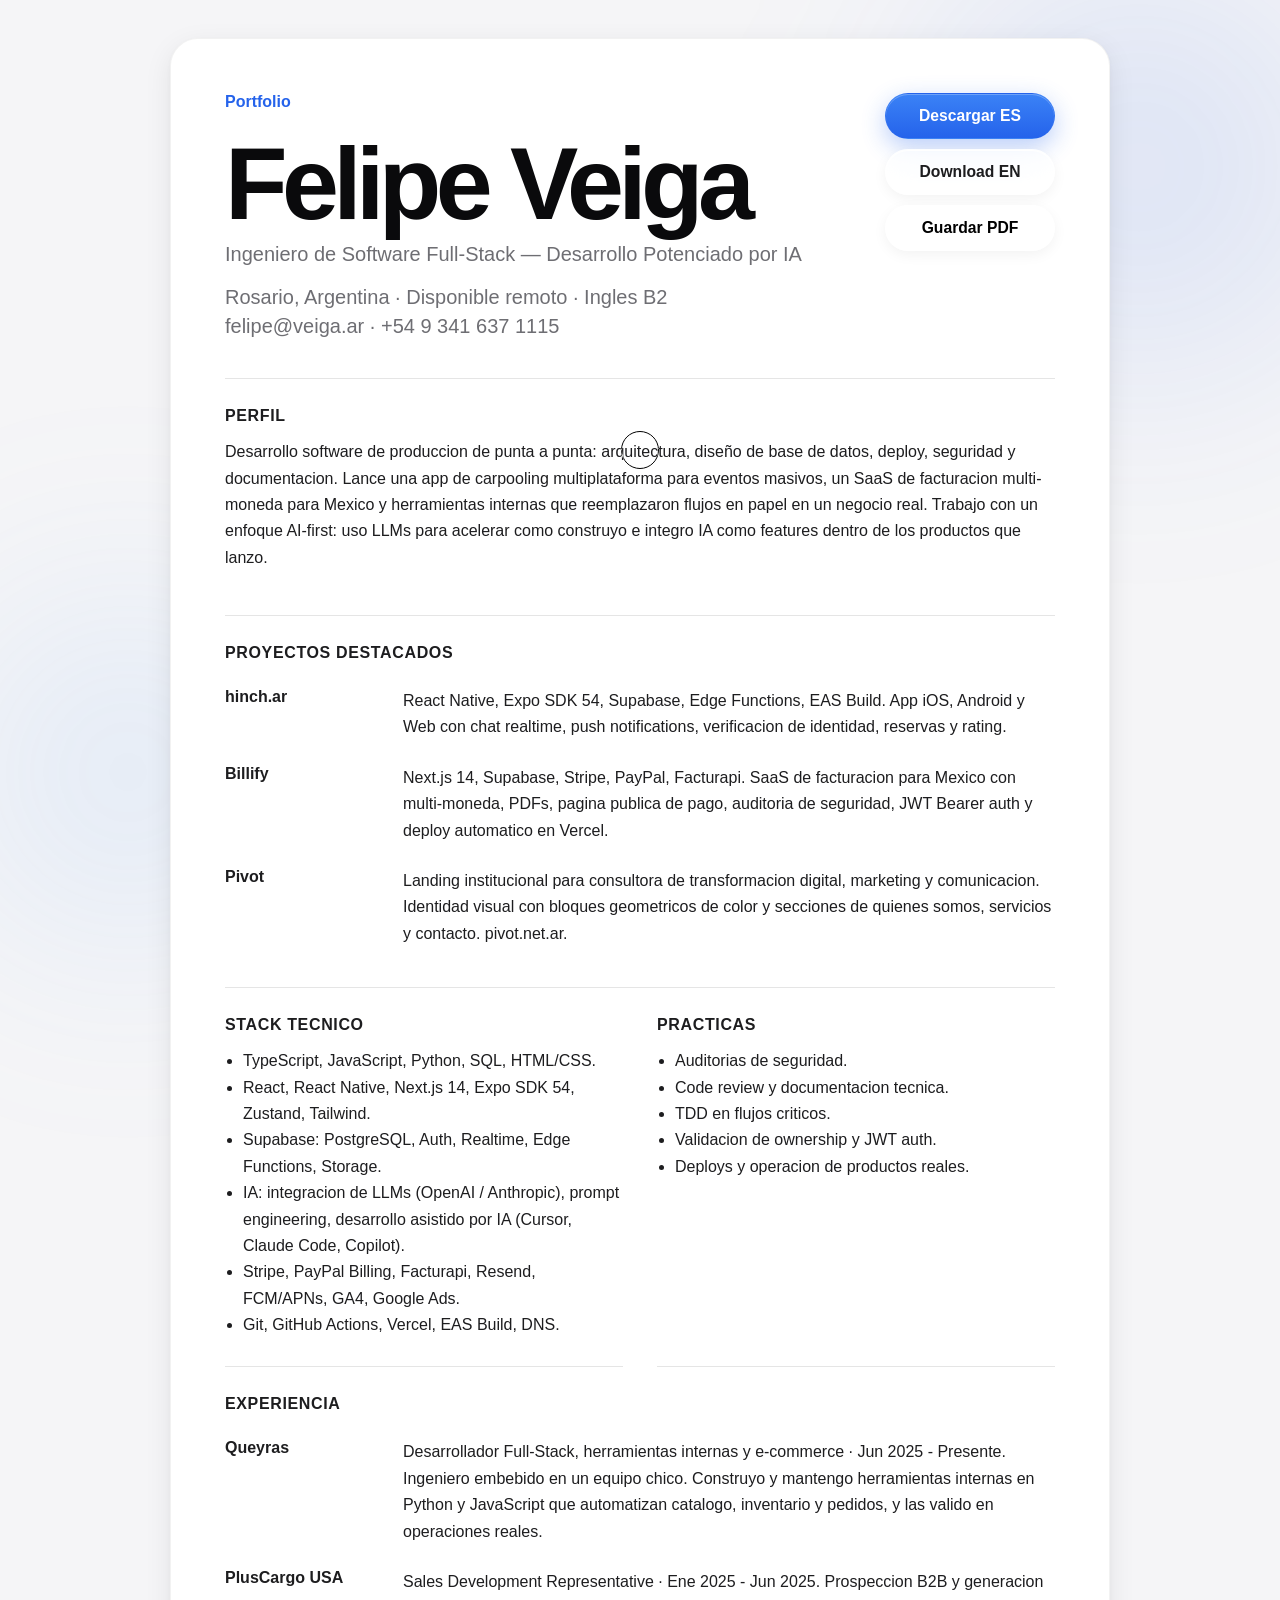
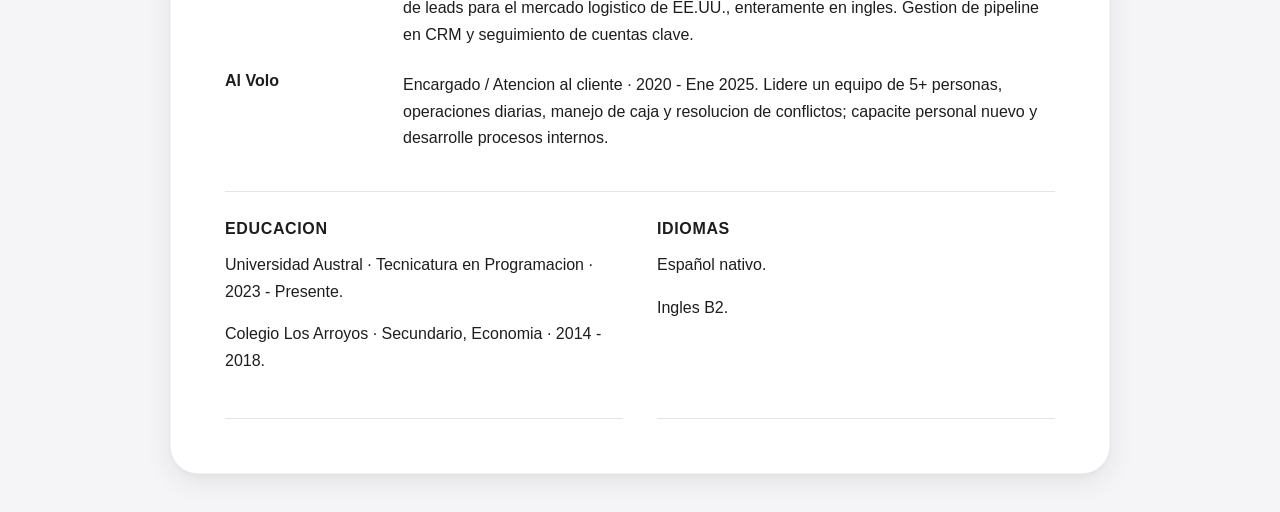
==== commit 1e81507d: "Show custom cursor on the CV page cv.html was hiding the native cursor (via the global cursor: none " ====
--- a/cv.html
+++ b/cv.html
@@ -9,6 +9,10 @@
     <link rel="stylesheet" href="styles.css" />
   </head>
   <body class="cv-page">
+    <div class="page-progress" aria-hidden="true"></div>
+    <div class="cursor-ring" aria-hidden="true"></div>
+    <div class="cursor-dot" aria-hidden="true"></div>
+
     <main class="cv-sheet">
       <header class="cv-header">
         <div>
--- a/styles.css
+++ b/styles.css
@@ -55,7 +55,8 @@
 }
 
 body::before {
-  background: radial-gradient(circle, rgba(37, 99, 235, 0.12), transparent 62%);
+  animation: drift1 26s ease-in-out infinite;
+  background: radial-gradient(circle, rgba(37, 99, 235, 0.14), transparent 62%);
   height: 58vw;
   right: -18vw;
   top: -16vw;
@@ -63,13 +64,26 @@
 }
 
 body::after {
-  background: radial-gradient(circle, rgba(96, 165, 250, 0.12), transparent 62%);
+  animation: drift2 32s ease-in-out infinite;
+  background: radial-gradient(circle, rgba(96, 165, 250, 0.14), transparent 62%);
   bottom: -14vw;
   height: 48vw;
   left: -14vw;
   width: 48vw;
 }
 
+@keyframes drift1 {
+  0%, 100% { transform: translate3d(0, 0, 0) scale(1); }
+  33% { transform: translate3d(-60px, 50px, 0) scale(1.08); }
+  66% { transform: translate3d(30px, 80px, 0) scale(0.95); }
+}
+
+@keyframes drift2 {
+  0%, 100% { transform: translate3d(0, 0, 0) scale(1); }
+  40% { transform: translate3d(70px, -40px, 0) scale(1.1); }
+  75% { transform: translate3d(-30px, 30px, 0) scale(0.92); }
+}
+
 a {
   color: inherit;
   text-decoration: none;
@@ -83,6 +97,90 @@
   border-radius: 8px;
   outline: 2px solid var(--blue);
   outline-offset: 3px;
+}
+
+/* ---------- Custom cursor ---------- */
+
+.cursor-dot,
+.cursor-ring {
+  display: none;
+  left: 0;
+  pointer-events: none;
+  position: fixed;
+  top: 0;
+  will-change: transform;
+  z-index: 9999;
+}
+
+.cursor-dot {
+  background: #fff;
+  border-radius: 50%;
+  height: 6px;
+  mix-blend-mode: difference;
+  transform: translate3d(-100px, -100px, 0);
+  width: 6px;
+}
+
+.cursor-ring {
+  border: 1.5px solid #fff;
+  border-radius: 50%;
+  height: 38px;
+  mix-blend-mode: difference;
+  transform: translate3d(-100px, -100px, 0);
+  transition:
+    width 320ms var(--spring),
+    height 320ms var(--spring),
+    margin 320ms var(--spring),
+    background 240ms ease,
+    opacity 240ms ease;
+  width: 38px;
+}
+
+.cursor-ring.is-hover {
+  background: rgba(255, 255, 255, 0.08);
+  height: 68px;
+  margin: -15px 0 0 -15px;
+  width: 68px;
+}
+
+.cursor-ring.is-tight {
+  height: 16px;
+  margin: 11px 0 0 11px;
+  width: 16px;
+}
+
+.cursor-hidden .cursor-dot,
+.cursor-hidden .cursor-ring {
+  opacity: 0;
+}
+
+@media (hover: hover) and (pointer: fine) {
+  body:not(.no-custom-cursor) .cursor-dot,
+  body:not(.no-custom-cursor) .cursor-ring {
+    display: block;
+  }
+
+  body:not(.no-custom-cursor),
+  body:not(.no-custom-cursor) * {
+    cursor: none !important;
+  }
+}
+
+/* ---------- Page progress ---------- */
+
+.page-progress {
+  background: linear-gradient(90deg, var(--blue), var(--blue-soft));
+  box-shadow: 0 0 12px rgba(37, 99, 235, 0.55);
+  height: 2px;
+  left: 0;
+  pointer-events: none;
+  position: fixed;
+  top: 0;
+  transform-origin: left center;
+  transition: transform 80ms linear;
+  width: 100%;
+  z-index: 100;
+  transform: scaleX(0);
 }
 
 /* ---------- Nav flotante liquid glass ---------- */
@@ -222,23 +320,30 @@
 }
 
 .hero .glass-chip {
-  animation: rise 900ms var(--spring) 80ms backwards;
-}
-
-.hero h1 {
-  animation: rise 900ms var(--spring) 180ms backwards;
+  animation: rise 900ms var(--spring) 60ms backwards;
 }
 
 .hero .hero-copy {
-  animation: rise 900ms var(--spring) 300ms backwards;
+  animation: rise 900ms var(--spring) 820ms backwards;
 }
 
 .hero .hero-actions {
-  animation: rise 900ms var(--spring) 420ms backwards;
+  animation: rise 900ms var(--spring) 960ms backwards;
 }
 
 .hero .scroll-hint {
-  animation: rise 900ms var(--spring) 700ms backwards;
+  animation: rise 900ms var(--spring) 1180ms backwards;
+}
+
+@keyframes charRise {
+  from {
+    opacity: 0;
+    transform: translateY(110%) rotate(4deg);
+  }
+  to {
+    opacity: 1;
+    transform: translateY(0) rotate(0deg);
+  }
 }
 
 .eyebrow {
@@ -301,8 +406,28 @@
   margin-bottom: 26px;
 }
 
-h1 span {
-  display: inline;
+.hero-title {
+  align-items: center;
+  display: flex;
+  flex-wrap: wrap;
+  gap: 0.2em;
+  justify-content: center;
+}
+
+.hero-title .word {
+  display: inline-flex;
+  overflow: hidden;
+  padding: 0.05em 0;
+}
+
+.hero-title .char {
+  display: inline-block;
+  will-change: transform;
+}
+
+.hero-title.is-split .char {
+  animation: charRise 950ms var(--spring) backwards;
+  animation-delay: calc(180ms + var(--i, 0) * 45ms);
 }
 
 .hero-copy {
@@ -359,6 +484,10 @@
 /* ---------- Botones ---------- */
 
 .button {
+  --mx-mag: 0px;
+  --my-mag: 0px;
+  --hover-y: 0px;
+  --hover-s: 1;
   align-items: center;
   border: 1px solid var(--line);
   border-radius: 980px;
@@ -369,20 +498,24 @@
   min-height: 46px;
   min-width: 132px;
   padding: 10px 23px;
+  transform: translate3d(var(--mx-mag), calc(var(--my-mag) + var(--hover-y)), 0)
+    scale(var(--hover-s));
   transition:
     background 220ms ease,
     color 220ms ease,
     box-shadow 220ms ease,
-    transform 220ms var(--spring),
+    transform 360ms var(--spring),
     border-color 220ms ease;
 }
 
 .button:hover {
-  transform: translateY(-2px) scale(1.015);
+  --hover-y: -2px;
+  --hover-s: 1.015;
 }
 
 .button:active {
-  transform: translateY(0) scale(0.97);
+  --hover-y: 0px;
+  --hover-s: 0.97;
 }
 
 .button.primary {
@@ -427,6 +560,69 @@
   justify-content: center;
   margin-top: 34px;
   width: min(100%, 420px);
+}
+
+/* ---------- Marquee de stack ---------- */
+
+.marquee {
+  -webkit-mask-image: linear-gradient(
+    to right,
+    transparent,
+    #000 10%,
+    #000 90%,
+    transparent
+  );
+  backdrop-filter: blur(12px) saturate(1.4);
+  -webkit-backdrop-filter: blur(12px) saturate(1.4);
+  background: rgba(255, 255, 255, 0.45);
+  border-bottom: 1px solid rgba(0, 0, 0, 0.05);
+  border-top: 1px solid rgba(0, 0, 0, 0.05);
+  mask-image: linear-gradient(
+    to right,
+    transparent,
+    #000 10%,
+    #000 90%,
+    transparent
+  );
+  overflow: hidden;
+  padding: 24px 0;
+  position: relative;
+  z-index: 2;
+}
+
+.marquee-track {
+  align-items: center;
+  animation: marqueeScroll 55s linear infinite;
+  display: flex;
+  gap: 36px;
+  white-space: nowrap;
+  width: max-content;
+}
+
+.marquee-track span {
+  color: var(--ink);
+  font-size: clamp(1.1rem, 1.6vw, 1.5rem);
+  font-weight: 700;
+  letter-spacing: -0.01em;
+}
+
+.marquee-track span[aria-hidden] {
+  color: var(--blue);
+  font-size: 0.6em;
+  opacity: 0.7;
+}
+
+.marquee:hover .marquee-track {
+  animation-play-state: paused;
+}
+
+@keyframes marqueeScroll {
+  from {
+    transform: translate3d(0, 0, 0);
+  }
+  to {
+    transform: translate3d(-50%, 0, 0);
+  }
 }
 
 /* ---------- Manifiesto oscuro ---------- */
@@ -576,7 +772,17 @@
   height: 26px;
   justify-content: center;
   letter-spacing: 0.04em;
+  opacity: 0;
   padding: 0 12px;
+  transform: scale(0.6) translateY(8px);
+  transition:
+    opacity 600ms var(--spring) 320ms,
+    transform 700ms var(--spring) 320ms;
+}
+
+.principle.is-visible span {
+  opacity: 1;
+  transform: scale(1) translateY(0);
 }
 
 .principle h2,
@@ -673,16 +879,19 @@
 }
 
 .screen-image {
+  --img-scale: 1;
+  --img-py: 0px;
   display: block;
   height: 100%;
   object-fit: cover;
   object-position: top center;
+  transform: scale(var(--img-scale)) translate3d(0, var(--img-py), 0);
   transition: transform 600ms var(--spring);
   width: 100%;
 }
 
 .project-screen:hover .screen-image {
-  transform: scale(1.03);
+  --img-scale: 1.04;
 }
 
 .project-kicker {
@@ -929,9 +1138,13 @@
   .hero .hero-copy,
   .hero .hero-actions,
   .hero .scroll-hint,
+  .hero-title .char,
   .glass-chip .dot,
-  .scroll-hint svg {
-    animation: none;
+  .scroll-hint svg,
+  .marquee-track,
+  body::before,
+  body::after {
+    animation: none !important;
   }
 
   .project-screen,
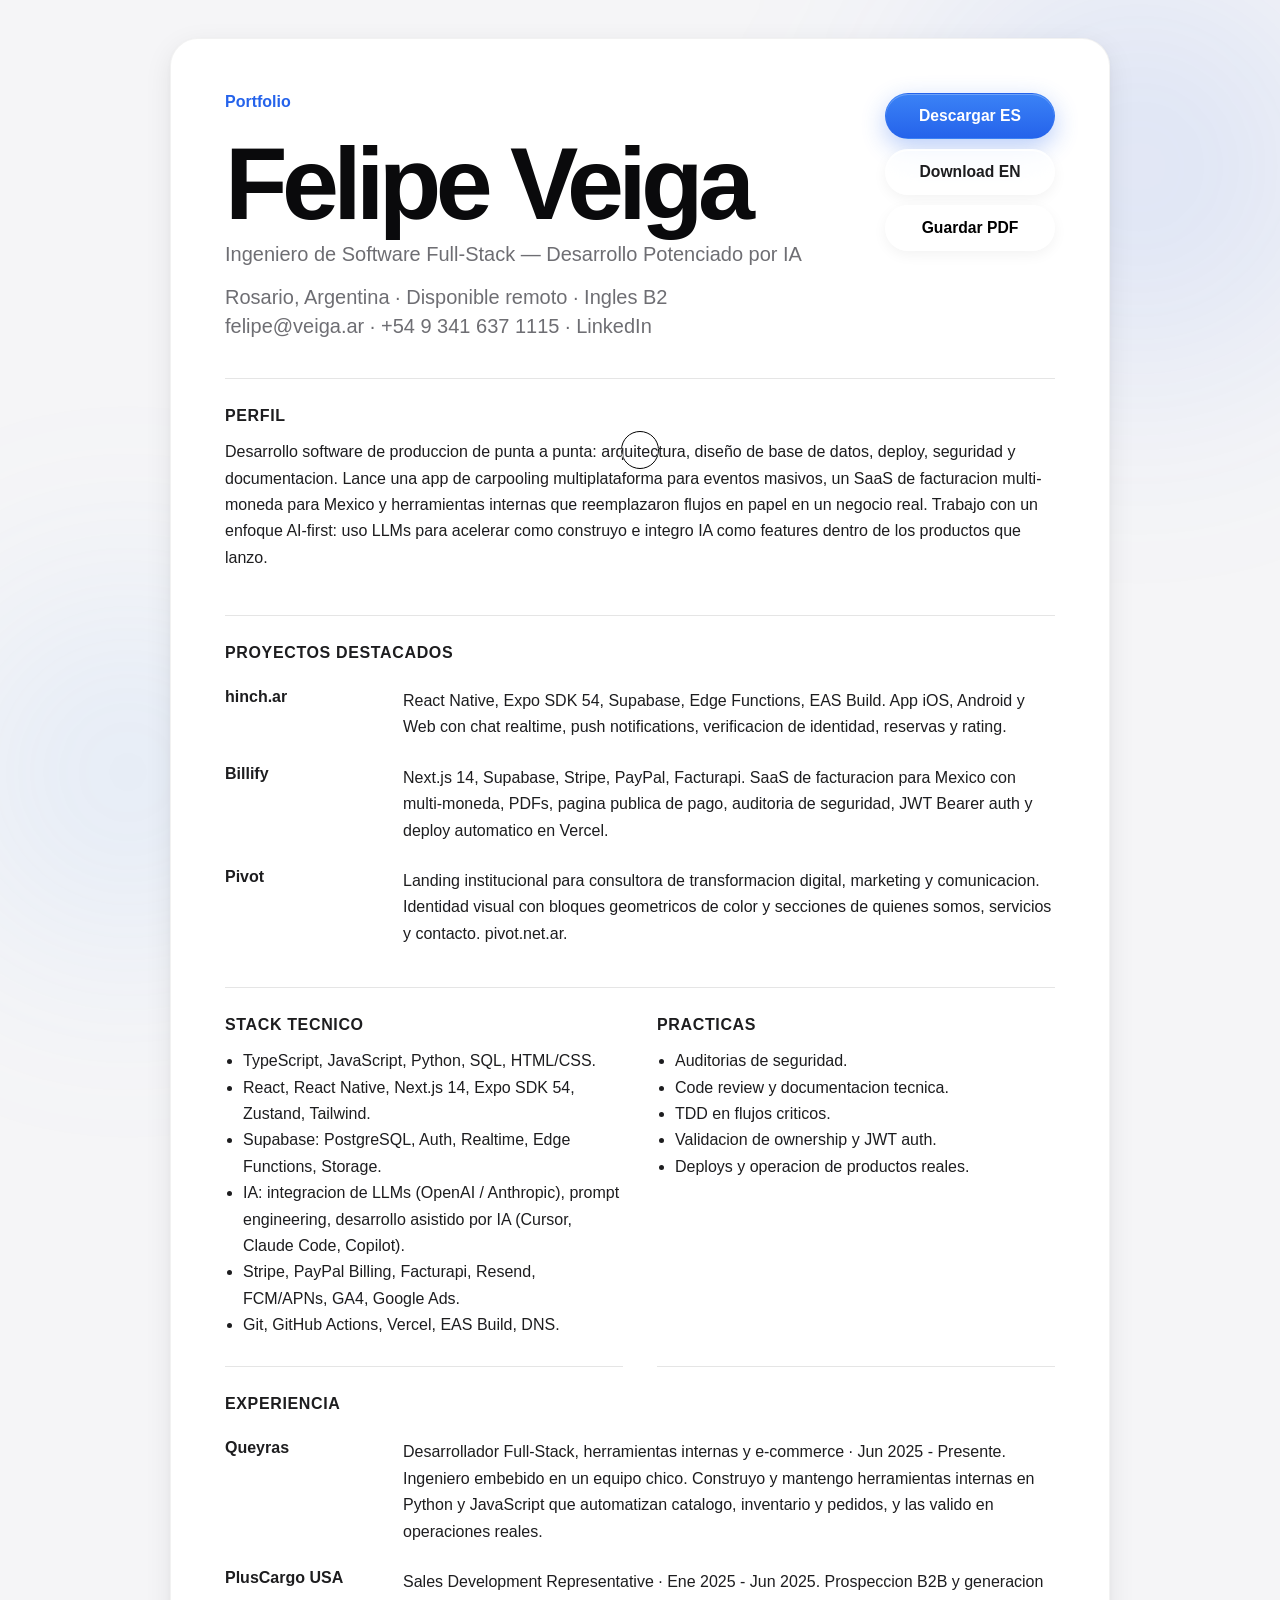
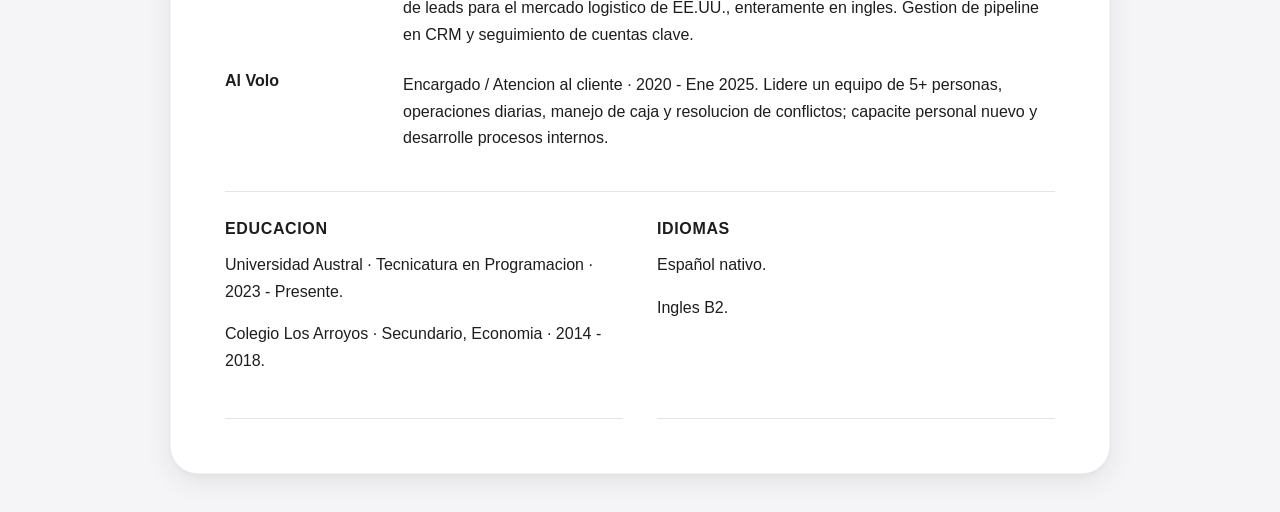
==== commit ef89baaa: "Add LinkedIn link to contact and CV header Expose the LinkedIn profile as a magnetic button in the p" ====
--- a/cv.html
+++ b/cv.html
@@ -20,7 +20,7 @@
           <h1>Felipe Veiga</h1>
           <p>Ingeniero de Software Full-Stack — Desarrollo Potenciado por IA</p>
           <p class="cv-meta">Rosario, Argentina · Disponible remoto · Ingles B2</p>
-          <p class="cv-meta"><a href="mailto:felipe@veiga.ar">felipe@veiga.ar</a> · <a href="https://wa.me/5493416371115" target="_blank" rel="noopener">+54 9 341 637 1115</a></p>
+          <p class="cv-meta"><a href="mailto:felipe@veiga.ar">felipe@veiga.ar</a> · <a href="https://wa.me/5493416371115" target="_blank" rel="noopener">+54 9 341 637 1115</a> · <a href="https://www.linkedin.com/in/felipe-veiga-b64286298/" target="_blank" rel="noopener">LinkedIn</a></p>
         </div>
         <div class="cv-downloads">
           <a class="button primary" href="assets/felipe-veiga-cv-es.pdf" download>Descargar ES</a>
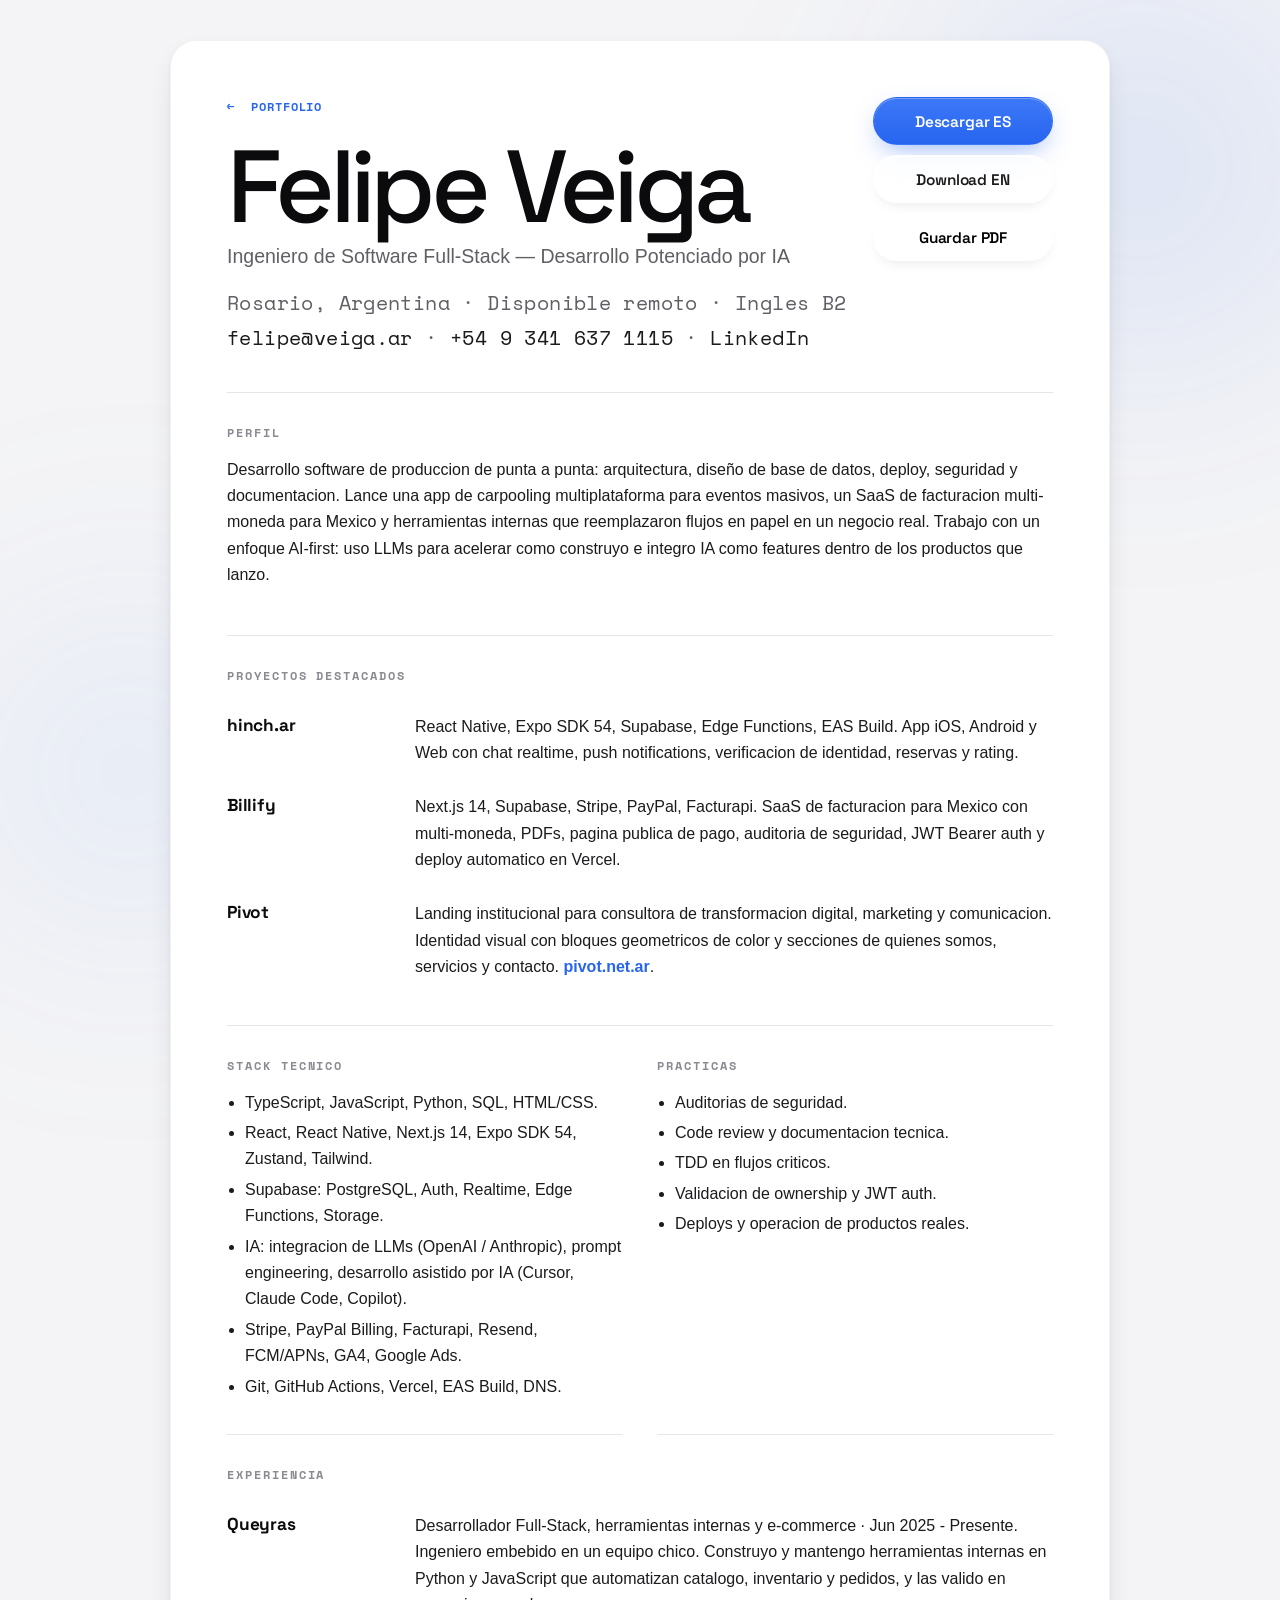
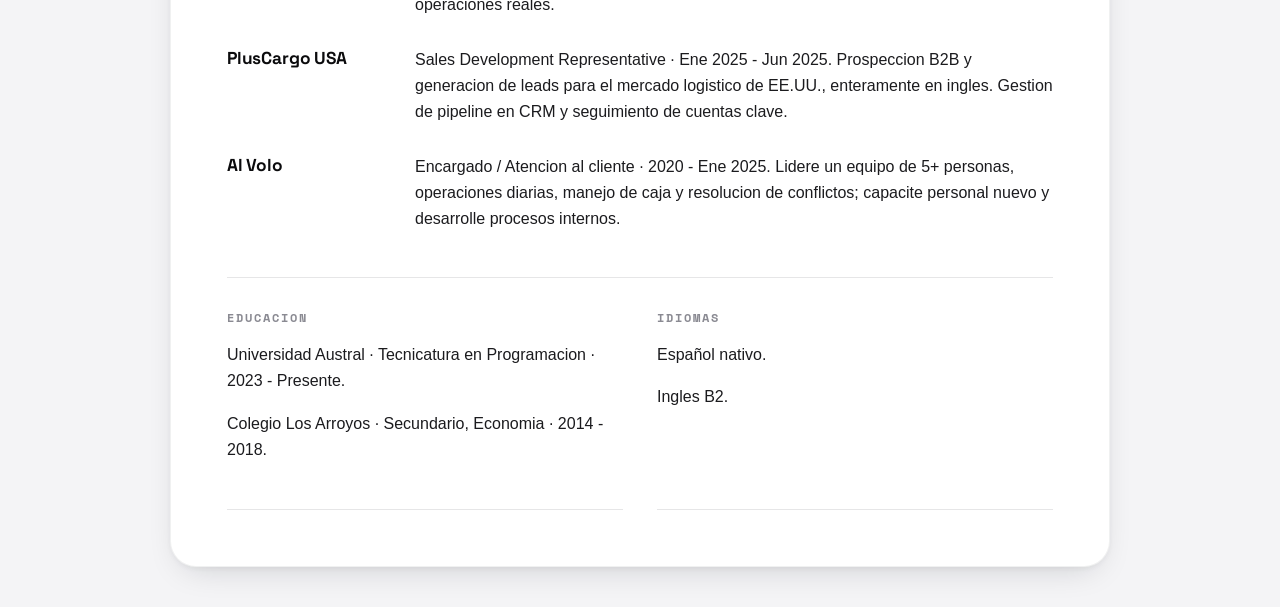
==== commit b0369e28: "Remove custom cursor effect Restore the native mouse cursor: drop the custom cursor-dot/cursor-ring " ====
--- a/cv.html
+++ b/cv.html
@@ -10,8 +10,6 @@
   </head>
   <body class="cv-page">
     <div class="page-progress" aria-hidden="true"></div>
-    <div class="cursor-ring" aria-hidden="true"></div>
-    <div class="cursor-dot" aria-hidden="true"></div>
 
     <main class="cv-sheet">
       <header class="cv-header">
@@ -25,7 +23,7 @@
         <div class="cv-downloads">
           <a class="button primary" href="assets/felipe-veiga-cv-es.pdf" download>Descargar ES</a>
           <a class="button secondary" href="assets/felipe-veiga-cv-en.pdf" download>Download EN</a>
-          <button class="button secondary print-button" type="button" onclick="window.print()">Guardar PDF</button>
+          <button class="button secondary print-button" type="button">Guardar PDF</button>
         </div>
       </header>
 
--- a/styles.css
+++ b/styles.css
@@ -1,28 +1,76 @@
+/* =========================================================
+   Fuentes self-hosteadas (respetan CSP font-src 'self')
+   Space Grotesk  -> display / titulares / nav / botones
+   Space Mono     -> metadata tecnica (labels, chips, ticker)
+   ========================================================= */
+
+@font-face {
+  font-family: "Space Grotesk";
+  src: url("assets/fonts/SpaceGrotesk-Variable.woff2") format("woff2");
+  font-weight: 300 700;
+  font-style: normal;
+  font-display: swap;
+}
+
+@font-face {
+  font-family: "Space Mono";
+  src: url("assets/fonts/SpaceMono-Regular.woff2") format("woff2");
+  font-weight: 400;
+  font-style: normal;
+  font-display: swap;
+}
+
+@font-face {
+  font-family: "Space Mono";
+  src: url("assets/fonts/SpaceMono-Bold.woff2") format("woff2");
+  font-weight: 700;
+  font-style: normal;
+  font-display: swap;
+}
+
 :root {
   color-scheme: light;
-  --ink: #0a0a0c;
-  --text: #1d1d1f;
-  --muted: #6e6e73;
-  --paper: #f5f5f7;
+
+  /* Tipografia */
+  --font-display: "Space Grotesk", -apple-system, BlinkMacSystemFont, "Segoe UI", sans-serif;
+  --font-sans: -apple-system, BlinkMacSystemFont, "SF Pro Text", "Segoe UI", Helvetica, Arial, sans-serif;
+  --font-mono: "Space Mono", ui-monospace, SFMono-Regular, "SF Mono", Menlo, monospace;
+
+  /* Tinta y neutros (Apple grays, ligeramente mas profundos para contraste) */
+  --ink: #0b0b0d;
+  --text: #1b1b1e;
+  --muted: #5f5f66;
+  --faint: #8a8a92;
+  --paper: #f4f4f6;
+  --paper-tint: #eef0f4;
   --white: #ffffff;
-  --line: rgba(0, 0, 0, 0.1);
-  --blue: #2563eb;
-  --blue-soft: #60a5fa;
-  --accent: #2563eb;
-  --dark: #08080a;
-  --glass-bg: rgba(255, 255, 255, 0.55);
-  --glass-border: rgba(255, 255, 255, 0.7);
-  --glass-highlight: inset 0 1px 0 rgba(255, 255, 255, 0.9);
-  --shadow-sm: 0 1px 2px rgba(15, 15, 20, 0.04), 0 4px 16px rgba(15, 15, 20, 0.04);
-  --shadow-md: 0 8px 28px rgba(15, 15, 20, 0.08), 0 2px 6px rgba(15, 15, 20, 0.04);
-  --shadow-lg: 0 30px 80px rgba(15, 15, 20, 0.14), 0 8px 28px rgba(15, 15, 20, 0.06);
+  --line: rgba(15, 17, 26, 0.1);
+  --line-strong: rgba(15, 17, 26, 0.16);
+
+  /* Azul refinado: mismo family, mas electrico y con escala propia */
+  --blue: #2765f0;
+  --blue-strong: #1a4fd8;
+  --blue-soft: #6ba0ff;
+  --accent: var(--blue);
+  --dark: #08090c;
+
+  /* Vidrio */
+  --glass-bg: rgba(255, 255, 255, 0.62);
+  --glass-border: rgba(255, 255, 255, 0.75);
+  --glass-highlight: inset 0 1px 0 rgba(255, 255, 255, 0.92);
+
+  /* Sombras: mas precisas, menos difusas */
+  --shadow-sm: 0 1px 2px rgba(16, 18, 28, 0.05), 0 8px 22px -12px rgba(16, 18, 28, 0.14);
+  --shadow-md: 0 12px 34px -14px rgba(16, 18, 28, 0.2), 0 2px 6px rgba(16, 18, 28, 0.05);
+  --shadow-lg: 0 44px 96px -34px rgba(16, 18, 28, 0.32), 0 12px 32px -16px rgba(16, 18, 28, 0.14);
+
   --spring: cubic-bezier(0.16, 1, 0.3, 1);
   --radius-sm: 12px;
-  --radius-md: 20px;
-  --radius-lg: 28px;
-  font-family:
-    -apple-system, BlinkMacSystemFont, "SF Pro Display", "SF Pro Text", Inter,
-    "Segoe UI", sans-serif;
+  --radius-md: 18px;
+  --radius-lg: 26px;
+  --radius-pill: 999px;
+
+  font-family: var(--font-sans);
 }
 
 * {
@@ -31,7 +79,7 @@
 
 html {
   scroll-behavior: smooth;
-  scroll-padding-top: 84px;
+  scroll-padding-top: 96px;
 }
 
 body {
@@ -40,7 +88,9 @@
   color: var(--text);
   overflow-x: hidden;
   width: 100%;
+  font-family: var(--font-sans);
   -webkit-font-smoothing: antialiased;
+  text-rendering: optimizeLegibility;
 }
 
 /* Aurora ambiental: da algo que refractar a los paneles de vidrio */
@@ -48,7 +98,7 @@
 body::after {
   content: "";
   border-radius: 50%;
-  filter: blur(90px);
+  filter: blur(96px);
   pointer-events: none;
   position: fixed;
   z-index: -1;
@@ -56,7 +106,7 @@
 
 body::before {
   animation: drift1 26s ease-in-out infinite;
-  background: radial-gradient(circle, rgba(37, 99, 235, 0.14), transparent 62%);
+  background: radial-gradient(circle, rgba(39, 101, 240, 0.13), transparent 62%);
   height: 58vw;
   right: -18vw;
   top: -16vw;
@@ -65,7 +115,7 @@
 
 body::after {
   animation: drift2 32s ease-in-out infinite;
-  background: radial-gradient(circle, rgba(96, 165, 250, 0.14), transparent 62%);
+  background: radial-gradient(circle, rgba(107, 160, 255, 0.12), transparent 62%);
   bottom: -14vw;
   height: 48vw;
   left: -14vw;
@@ -90,7 +140,7 @@
 }
 
 ::selection {
-  background: rgba(37, 99, 235, 0.18);
+  background: rgba(39, 101, 240, 0.18);
 }
 
 :focus-visible {
@@ -99,78 +149,11 @@
   outline-offset: 3px;
 }
 
-/* ---------- Custom cursor ---------- */
-
-.cursor-dot,
-.cursor-ring {
-  display: none;
-  left: 0;
-  pointer-events: none;
-  position: fixed;
-  top: 0;
-  will-change: transform;
-  z-index: 9999;
-}
-
-.cursor-dot {
-  background: #fff;
-  border-radius: 50%;
-  height: 6px;
-  mix-blend-mode: difference;
-  transform: translate3d(-100px, -100px, 0);
-  width: 6px;
-}
-
-.cursor-ring {
-  border: 1.5px solid #fff;
-  border-radius: 50%;
-  height: 38px;
-  mix-blend-mode: difference;
-  transform: translate3d(-100px, -100px, 0);
-  transition:
-    width 320ms var(--spring),
-    height 320ms var(--spring),
-    margin 320ms var(--spring),
-    background 240ms ease,
-    opacity 240ms ease;
-  width: 38px;
-}
-
-.cursor-ring.is-hover {
-  background: rgba(255, 255, 255, 0.08);
-  height: 68px;
-  margin: -15px 0 0 -15px;
-  width: 68px;
-}
-
-.cursor-ring.is-tight {
-  height: 16px;
-  margin: 11px 0 0 11px;
-  width: 16px;
-}
-
-.cursor-hidden .cursor-dot,
-.cursor-hidden .cursor-ring {
-  opacity: 0;
-}
-
-@media (hover: hover) and (pointer: fine) {
-  body:not(.no-custom-cursor) .cursor-dot,
-  body:not(.no-custom-cursor) .cursor-ring {
-    display: block;
-  }
-
-  body:not(.no-custom-cursor),
-  body:not(.no-custom-cursor) * {
-    cursor: none !important;
-  }
-}
-
 /* ---------- Page progress ---------- */
 
 .page-progress {
   background: linear-gradient(90deg, var(--blue), var(--blue-soft));
-  box-shadow: 0 0 12px rgba(37, 99, 235, 0.55);
+  box-shadow: 0 0 12px rgba(39, 101, 240, 0.55);
   height: 2px;
   left: 0;
   pointer-events: none;
@@ -193,22 +176,22 @@
   pointer-events: none;
   position: fixed;
   right: 0;
-  top: 14px;
+  top: 16px;
   z-index: 50;
 }
 
 .glass-nav {
   align-items: center;
-  backdrop-filter: blur(22px) saturate(1.8);
-  -webkit-backdrop-filter: blur(22px) saturate(1.8);
+  backdrop-filter: blur(20px) saturate(1.7);
+  -webkit-backdrop-filter: blur(20px) saturate(1.7);
   background: var(--glass-bg);
   border: 1px solid var(--glass-border);
-  border-radius: 999px;
+  border-radius: var(--radius-pill);
   box-shadow:
     var(--glass-highlight),
-    0 10px 34px rgba(15, 15, 20, 0.1);
+    0 12px 36px -14px rgba(15, 15, 20, 0.24);
   display: flex;
-  gap: 4px;
+  gap: 3px;
   padding: 5px;
   pointer-events: auto;
   transition:
@@ -217,18 +200,21 @@
 }
 
 .site-header[data-elevated="true"] .glass-nav {
-  background: rgba(255, 255, 255, 0.72);
+  background: rgba(255, 255, 255, 0.76);
   box-shadow:
     var(--glass-highlight),
-    0 14px 44px rgba(15, 15, 20, 0.16);
+    0 16px 46px -16px rgba(15, 15, 20, 0.3);
 }
 
 .glass-nav a {
-  border-radius: 999px;
-  color: rgba(29, 29, 31, 0.78);
-  font-size: 0.85rem;
-  font-weight: 600;
-  padding: 9px 16px;
+  border-radius: var(--radius-pill);
+  color: rgba(27, 27, 30, 0.7);
+  font-family: var(--font-mono);
+  font-size: 0.7rem;
+  font-weight: 700;
+  letter-spacing: 0.08em;
+  text-transform: uppercase;
+  padding: 9px 15px;
   transition:
     background 240ms ease,
     color 240ms ease,
@@ -236,7 +222,7 @@
 }
 
 .glass-nav a:hover {
-  background: rgba(255, 255, 255, 0.8);
+  background: rgba(255, 255, 255, 0.85);
   color: var(--ink);
 }
 
@@ -245,23 +231,29 @@
 }
 
 .glass-nav a.is-active {
-  background: rgba(10, 10, 12, 0.07);
+  background: rgba(10, 10, 12, 0.06);
   color: var(--ink);
 }
 
 .glass-nav .brand {
   color: var(--ink);
-  font-weight: 800;
+  font-family: var(--font-display);
+  font-size: 0.92rem;
+  font-weight: 700;
+  letter-spacing: -0.02em;
+  text-transform: none;
+  padding-left: 16px;
+  padding-right: 16px;
 }
 
 .glass-nav .nav-cta {
-  background: linear-gradient(180deg, #3b82f6, var(--blue));
-  box-shadow: 0 4px 14px rgba(37, 99, 235, 0.32);
+  background: linear-gradient(180deg, #3d78f6, var(--blue));
+  box-shadow: 0 6px 16px -4px rgba(39, 101, 240, 0.5);
   color: #fff;
 }
 
 .glass-nav .nav-cta:hover {
-  background: linear-gradient(180deg, #4f8df7, #2d6cf0);
+  background: linear-gradient(180deg, #5289f8, #2059ea);
   color: #fff;
 }
 
@@ -274,7 +266,7 @@
   justify-content: center;
   min-height: 100vh;
   overflow: hidden;
-  padding: 110px 22px 88px;
+  padding: 120px 22px 96px;
   position: relative;
   text-align: center;
 }
@@ -284,18 +276,19 @@
   background-position: center center;
   background-repeat: no-repeat;
   background-size: cover;
+  filter: saturate(0.82) contrast(0.97) brightness(1.03);
   inset: -14% 0 0;
+  opacity: 0.88;
   position: absolute;
   will-change: transform;
   z-index: 0;
 }
 
+/* Scrim: halo suave detras del texto + fundido al paper para integrar la ilustracion */
 .hero::before {
-  background: radial-gradient(
-    ellipse at center,
-    rgba(255, 255, 255, 0.6) 0%,
-    rgba(255, 255, 255, 0) 70%
-  );
+  background:
+    radial-gradient(ellipse 78% 62% at 50% 44%, rgba(244, 244, 246, 0.74) 0%, rgba(244, 244, 246, 0) 60%),
+    linear-gradient(to bottom, rgba(244, 244, 246, 0.55) 0%, rgba(244, 244, 246, 0) 20%, rgba(244, 244, 246, 0) 68%, var(--paper) 100%);
   content: "";
   inset: 0;
   pointer-events: none;
@@ -348,9 +341,10 @@
 
 .eyebrow {
   color: var(--accent);
-  font-size: 0.78rem;
-  font-weight: 800;
-  letter-spacing: 0.16em;
+  font-family: var(--font-mono);
+  font-size: 0.72rem;
+  font-weight: 700;
+  letter-spacing: 0.22em;
   margin: 0 0 18px;
   text-transform: uppercase;
 }
@@ -359,27 +353,29 @@
   align-items: center;
   backdrop-filter: blur(14px) saturate(1.6);
   -webkit-backdrop-filter: blur(14px) saturate(1.6);
-  background: rgba(255, 255, 255, 0.55);
+  background: rgba(255, 255, 255, 0.6);
   border: 1px solid var(--glass-border);
-  border-radius: 999px;
+  border-radius: var(--radius-pill);
   box-shadow:
     var(--glass-highlight),
-    0 4px 16px rgba(15, 15, 20, 0.06);
+    0 6px 18px -8px rgba(15, 15, 20, 0.14);
   color: var(--text);
   display: inline-flex;
-  font-size: 0.72rem;
-  gap: 9px;
-  letter-spacing: 0.15em;
-  padding: 9px 18px;
+  font-family: var(--font-mono);
+  font-size: 0.7rem;
+  font-weight: 700;
+  gap: 10px;
+  letter-spacing: 0.14em;
+  padding: 10px 18px;
+  text-transform: uppercase;
 }
 
 @keyframes pulse {
-  0%,
-  100% {
-    box-shadow: 0 0 0 0 rgba(37, 99, 235, 0.45);
+  0%, 100% {
+    box-shadow: 0 0 0 0 rgba(39, 101, 240, 0.45);
   }
   50% {
-    box-shadow: 0 0 0 5px rgba(37, 99, 235, 0);
+    box-shadow: 0 0 0 5px rgba(39, 101, 240, 0);
   }
 }
 
@@ -398,12 +394,19 @@
   margin-top: 0;
 }
 
+h1,
+h2,
+h3 {
+  font-family: var(--font-display);
+}
+
 h1 {
   color: var(--ink);
   font-size: clamp(4.6rem, 13vw, 11.5rem);
+  font-weight: 500;
   letter-spacing: -0.055em;
-  line-height: 0.88;
-  margin-bottom: 26px;
+  line-height: 0.86;
+  margin-bottom: 28px;
 }
 
 .hero-title {
@@ -416,8 +419,9 @@
 
 .hero-title .word {
   display: inline-flex;
+  margin: 0 -0.06em -0.32em;
   overflow: hidden;
-  padding: 0.05em 0;
+  padding: 0.1em 0.08em 0.34em;
 }
 
 .hero-title .char {
@@ -432,35 +436,30 @@
 
 .hero-copy {
   color: var(--muted);
-  font-size: clamp(1.28rem, 2.3vw, 2rem);
-  font-weight: 600;
-  line-height: 1.18;
+  font-size: clamp(1.24rem, 2.2vw, 1.9rem);
+  font-weight: 500;
+  line-height: 1.2;
   margin: 0 auto;
-  max-width: 760px;
-  width: min(760px, 100%);
+  max-width: 720px;
+  width: min(720px, 100%);
 }
 
 @keyframes bounce {
-  0%,
-  100% {
-    transform: translateY(0);
-  }
-  50% {
-    transform: translateY(6px);
-  }
+  0%, 100% { transform: translateY(0); }
+  50% { transform: translateY(6px); }
 }
 
 .scroll-hint {
   align-items: center;
   backdrop-filter: blur(14px) saturate(1.6);
   -webkit-backdrop-filter: blur(14px) saturate(1.6);
-  background: rgba(255, 255, 255, 0.55);
+  background: rgba(255, 255, 255, 0.6);
   border: 1px solid var(--glass-border);
   border-radius: 50%;
   bottom: 30px;
   box-shadow:
     var(--glass-highlight),
-    0 6px 18px rgba(15, 15, 20, 0.08);
+    0 8px 20px -8px rgba(15, 15, 20, 0.16);
   color: var(--text);
   display: inline-flex;
   height: 44px;
@@ -477,7 +476,7 @@
 }
 
 .scroll-hint:hover {
-  background: rgba(255, 255, 255, 0.85);
+  background: rgba(255, 255, 255, 0.9);
   transform: translateY(-2px);
 }
 
@@ -490,14 +489,16 @@
   --hover-s: 1;
   align-items: center;
   border: 1px solid var(--line);
-  border-radius: 980px;
+  border-radius: var(--radius-pill);
   display: inline-flex;
-  font-size: 0.98rem;
-  font-weight: 700;
+  font-family: var(--font-display);
+  font-size: 0.96rem;
+  font-weight: 600;
   justify-content: center;
-  min-height: 46px;
+  letter-spacing: -0.01em;
+  min-height: 48px;
   min-width: 132px;
-  padding: 10px 23px;
+  padding: 11px 24px;
   transform: translate3d(var(--mx-mag), calc(var(--my-mag) + var(--hover-y)), 0)
     scale(var(--hover-s));
   transition:
@@ -519,36 +520,36 @@
 }
 
 .button.primary {
-  background: linear-gradient(180deg, #3b82f6, var(--blue));
+  background: linear-gradient(180deg, #3d78f6, var(--blue));
   border-color: transparent;
   box-shadow:
-    inset 0 1px 0 rgba(255, 255, 255, 0.25),
-    0 8px 24px rgba(37, 99, 235, 0.32);
+    inset 0 1px 0 rgba(255, 255, 255, 0.28),
+    0 10px 26px -8px rgba(39, 101, 240, 0.5);
   color: #fff;
 }
 
 .button.primary:hover {
-  background: linear-gradient(180deg, #4f8df7, #2d6cf0);
+  background: linear-gradient(180deg, #5289f8, #2059ea);
   box-shadow:
-    inset 0 1px 0 rgba(255, 255, 255, 0.25),
-    0 12px 32px rgba(37, 99, 235, 0.4);
+    inset 0 1px 0 rgba(255, 255, 255, 0.28),
+    0 14px 34px -8px rgba(39, 101, 240, 0.58);
 }
 
 .button.secondary {
   backdrop-filter: blur(14px) saturate(1.6);
   -webkit-backdrop-filter: blur(14px) saturate(1.6);
-  background: rgba(255, 255, 255, 0.6);
+  background: rgba(255, 255, 255, 0.62);
   border-color: var(--glass-border);
   box-shadow:
     var(--glass-highlight),
-    0 4px 14px rgba(15, 15, 20, 0.05);
+    0 6px 16px -8px rgba(15, 15, 20, 0.14);
 }
 
 .button.secondary:hover {
-  background: rgba(255, 255, 255, 0.85);
+  background: rgba(255, 255, 255, 0.9);
   box-shadow:
     var(--glass-highlight),
-    0 10px 26px rgba(15, 15, 20, 0.1);
+    0 12px 28px -10px rgba(15, 15, 20, 0.2);
 }
 
 .hero-actions,
@@ -558,34 +559,22 @@
   flex-wrap: wrap;
   gap: 12px;
   justify-content: center;
-  margin-top: 34px;
+  margin-top: 36px;
   width: min(100%, 420px);
 }
 
-/* ---------- Marquee de stack ---------- */
+/* ---------- Marquee de stack (ticker tecnico) ---------- */
 
 .marquee {
-  -webkit-mask-image: linear-gradient(
-    to right,
-    transparent,
-    #000 10%,
-    #000 90%,
-    transparent
-  );
+  -webkit-mask-image: linear-gradient(to right, transparent, #000 10%, #000 90%, transparent);
   backdrop-filter: blur(12px) saturate(1.4);
   -webkit-backdrop-filter: blur(12px) saturate(1.4);
-  background: rgba(255, 255, 255, 0.45);
-  border-bottom: 1px solid rgba(0, 0, 0, 0.05);
-  border-top: 1px solid rgba(0, 0, 0, 0.05);
-  mask-image: linear-gradient(
-    to right,
-    transparent,
-    #000 10%,
-    #000 90%,
-    transparent
-  );
+  background: rgba(255, 255, 255, 0.5);
+  border-bottom: 1px solid rgba(15, 17, 26, 0.06);
+  border-top: 1px solid rgba(15, 17, 26, 0.06);
+  mask-image: linear-gradient(to right, transparent, #000 10%, #000 90%, transparent);
   overflow: hidden;
-  padding: 24px 0;
+  padding: 20px 0;
   position: relative;
   z-index: 2;
 }
@@ -594,22 +583,24 @@
   align-items: center;
   animation: marqueeScroll 55s linear infinite;
   display: flex;
-  gap: 36px;
+  gap: 30px;
   white-space: nowrap;
   width: max-content;
 }
 
 .marquee-track span {
   color: var(--ink);
-  font-size: clamp(1.1rem, 1.6vw, 1.5rem);
+  font-family: var(--font-mono);
+  font-size: clamp(0.82rem, 1.1vw, 1rem);
   font-weight: 700;
-  letter-spacing: -0.01em;
+  letter-spacing: 0.04em;
+  text-transform: uppercase;
 }
 
 .marquee-track span[aria-hidden] {
   color: var(--blue);
-  font-size: 0.6em;
-  opacity: 0.7;
+  font-size: 0.7em;
+  opacity: 0.85;
 }
 
 .marquee:hover .marquee-track {
@@ -617,12 +608,8 @@
 }
 
 @keyframes marqueeScroll {
-  from {
-    transform: translate3d(0, 0, 0);
-  }
-  to {
-    transform: translate3d(-50%, 0, 0);
-  }
+  from { transform: translate3d(0, 0, 0); }
+  to { transform: translate3d(-50%, 0, 0); }
 }
 
 /* ---------- Manifiesto oscuro ---------- */
@@ -634,7 +621,7 @@
   display: flex;
   min-height: 100vh;
   overflow: hidden;
-  padding: 110px 22px;
+  padding: 120px 22px;
   position: relative;
 }
 
@@ -642,13 +629,13 @@
 .manifest::after {
   border-radius: 50%;
   content: "";
-  filter: blur(60px);
+  filter: blur(64px);
   pointer-events: none;
   position: absolute;
 }
 
 .manifest::before {
-  background: radial-gradient(circle, rgba(37, 99, 235, 0.4), transparent 65%);
+  background: radial-gradient(circle, rgba(39, 101, 240, 0.42), transparent 65%);
   height: 620px;
   left: -180px;
   top: -180px;
@@ -656,7 +643,7 @@
 }
 
 .manifest::after {
-  background: radial-gradient(circle, rgba(96, 165, 250, 0.22), transparent 65%);
+  background: radial-gradient(circle, rgba(107, 160, 255, 0.22), transparent 65%);
   bottom: -200px;
   height: 540px;
   right: -140px;
@@ -674,16 +661,18 @@
 .section-heading h2,
 .cv-panel h2,
 .contact h2 {
+  font-family: var(--font-display);
   font-size: clamp(3rem, 8vw, 7.5rem);
-  font-weight: 800;
+  font-weight: 500;
   letter-spacing: -0.055em;
   line-height: 0.92;
 }
 
 .manifest-copy {
-  color: rgba(255, 255, 255, 0.68);
-  font-size: clamp(1.18rem, 2vw, 1.5rem);
+  color: rgba(255, 255, 255, 0.66);
+  font-size: clamp(1.16rem, 2vw, 1.5rem);
   line-height: 1.5;
+  margin-top: 32px;
   max-width: 640px;
 }
 
@@ -697,7 +686,7 @@
 .contact {
   margin: 0 auto;
   max-width: 1120px;
-  padding: 110px 22px;
+  padding: 120px 22px;
 }
 
 .principles {
@@ -711,8 +700,8 @@
 .glass-card {
   backdrop-filter: blur(18px) saturate(1.5);
   -webkit-backdrop-filter: blur(18px) saturate(1.5);
-  background: linear-gradient(180deg, rgba(255, 255, 255, 0.86), rgba(255, 255, 255, 0.6));
-  border: 1px solid rgba(255, 255, 255, 0.78);
+  background: linear-gradient(180deg, rgba(255, 255, 255, 0.88), rgba(255, 255, 255, 0.62));
+  border: 1px solid rgba(255, 255, 255, 0.8);
   box-shadow:
     var(--glass-highlight),
     var(--shadow-sm);
@@ -726,7 +715,7 @@
 .card-glow::after {
   background: radial-gradient(
     260px circle at var(--mx, 50%) var(--my, 50%),
-    rgba(37, 99, 235, 0.09),
+    rgba(39, 101, 240, 0.1),
     transparent 65%
   );
   content: "";
@@ -744,8 +733,10 @@
 .principle,
 .service-grid article {
   border-radius: var(--radius-md);
+  display: flex;
+  flex-direction: column;
   min-height: 320px;
-  padding: 34px;
+  padding: 32px;
   transition:
     box-shadow 300ms ease,
     transform 300ms var(--spring),
@@ -754,7 +745,7 @@
 
 .principle:hover,
 .service-grid article:hover {
-  border-color: rgba(255, 255, 255, 0.95);
+  border-color: rgba(255, 255, 255, 0.98);
   box-shadow:
     var(--glass-highlight),
     var(--shadow-md);
@@ -762,19 +753,13 @@
 }
 
 .principle span {
-  align-items: center;
-  background: var(--ink);
-  border-radius: 999px;
-  color: #fff;
-  display: inline-flex;
-  font-size: 0.74rem;
+  color: var(--accent);
+  font-family: var(--font-mono);
+  font-size: 0.82rem;
   font-weight: 700;
-  height: 26px;
-  justify-content: center;
-  letter-spacing: 0.04em;
+  letter-spacing: 0.14em;
   opacity: 0;
-  padding: 0 12px;
-  transform: scale(0.6) translateY(8px);
+  transform: translateY(8px);
   transition:
     opacity 600ms var(--spring) 320ms,
     transform 700ms var(--spring) 320ms;
@@ -782,19 +767,25 @@
 
 .principle.is-visible span {
   opacity: 1;
-  transform: scale(1) translateY(0);
+  transform: translateY(0);
 }
 
 .principle h2,
 .service-grid h3 {
   color: var(--ink);
+  font-family: var(--font-display);
   font-size: clamp(1.5rem, 2vw, 2.05rem);
+  font-weight: 500;
   hyphens: auto;
   letter-spacing: -0.03em;
   line-height: 1.05;
-  margin: 70px 0 16px;
+  margin: auto 0 16px;
   overflow-wrap: break-word;
   word-break: normal;
+}
+
+.service-grid h3 {
+  margin-top: auto;
 }
 
 .principle p,
@@ -807,7 +798,7 @@
 }
 
 .section-heading {
-  margin-bottom: 56px;
+  margin-bottom: 60px;
   text-align: center;
 }
 
@@ -841,7 +832,7 @@
   display: block;
   overflow: hidden;
   position: sticky;
-  top: 92px;
+  top: 96px;
   transform: perspective(1100px) rotateX(var(--rx, 0deg)) rotateY(var(--ry, 0deg))
     scale(var(--s, 0.985));
   transition:
@@ -853,8 +844,8 @@
   --s: 1.005;
   box-shadow:
     inset 0 1px 0 rgba(255, 255, 255, 0.5),
-    0 44px 130px rgba(15, 15, 20, 0.2),
-    0 12px 30px rgba(15, 15, 20, 0.08);
+    0 48px 130px -40px rgba(15, 15, 20, 0.4),
+    0 14px 34px -14px rgba(15, 15, 20, 0.18);
 }
 
 /* Reflejo que barre el vidrio al hacer hover */
@@ -898,26 +889,30 @@
   display: flex;
   flex-wrap: wrap;
   gap: 8px;
-  margin-bottom: 18px;
+  margin-bottom: 20px;
 }
 
 .project-kicker span {
   backdrop-filter: blur(12px) saturate(1.5);
   -webkit-backdrop-filter: blur(12px) saturate(1.5);
-  background: rgba(255, 255, 255, 0.6);
+  background: rgba(255, 255, 255, 0.62);
   border: 1px solid var(--glass-border);
-  border-radius: 999px;
+  border-radius: var(--radius-pill);
   box-shadow: var(--glass-highlight);
   color: var(--text);
-  font-size: 0.74rem;
+  font-family: var(--font-mono);
+  font-size: 0.66rem;
   font-weight: 700;
-  letter-spacing: 0.03em;
-  padding: 6px 13px;
+  letter-spacing: 0.06em;
+  padding: 6px 12px;
+  text-transform: uppercase;
 }
 
 .project-text h3 {
   color: var(--ink);
+  font-family: var(--font-display);
   font-size: clamp(2.8rem, 6vw, 5.8rem);
+  font-weight: 500;
   letter-spacing: -0.06em;
   line-height: 0.9;
   margin-bottom: 22px;
@@ -927,15 +922,19 @@
   align-items: center;
   color: var(--ink);
   display: inline-flex;
+  font-family: var(--font-mono);
+  font-size: 0.82rem;
   font-weight: 700;
   gap: 8px;
-  margin-top: 28px;
+  letter-spacing: 0.04em;
+  margin-top: 30px;
   position: relative;
+  text-transform: uppercase;
   transition: color 200ms ease, gap 200ms ease;
 }
 
 .project-text a::after {
-  content: "→";
+  content: "\2192";
   display: inline-block;
   transition: transform 220ms var(--spring);
 }
@@ -967,6 +966,10 @@
   margin-left: auto;
   margin-right: auto;
   max-width: 900px;
+}
+
+.cv-panel h2 {
+  margin-top: 8px;
 }
 
 .service-grid {
@@ -986,11 +989,12 @@
 }
 
 .contact h2 {
+  margin-top: 8px;
   max-width: 950px;
 }
 
 .gradient-text {
-  background: linear-gradient(110deg, var(--ink) 25%, var(--blue) 60%, var(--blue-soft) 85%);
+  background: linear-gradient(110deg, var(--ink) 24%, var(--blue) 62%, var(--blue-soft) 88%);
   background-clip: text;
   -webkit-background-clip: text;
   color: transparent;
@@ -998,14 +1002,18 @@
 
 .footer {
   align-items: center;
-  border-top: 1px solid rgba(0, 0, 0, 0.06);
+  border-top: 1px solid rgba(15, 17, 26, 0.06);
   color: var(--muted);
   display: flex;
-  font-size: 0.9rem;
+  font-family: var(--font-mono);
+  font-size: 0.76rem;
+  font-weight: 400;
   justify-content: space-between;
+  letter-spacing: 0.04em;
   margin: 0 auto;
   max-width: 1120px;
-  padding: 28px 22px;
+  padding: 30px 22px;
+  text-transform: uppercase;
 }
 
 /* ---------- Reveals ---------- */
@@ -1027,17 +1035,17 @@
 /* ---------- CV web ---------- */
 
 .cv-page {
-  background: #f5f5f7;
+  background: var(--paper);
 }
 
 .cv-sheet {
   background: #fff;
-  border: 1px solid rgba(0, 0, 0, 0.05);
+  border: 1px solid rgba(15, 17, 26, 0.06);
   border-radius: var(--radius-lg);
   box-shadow: var(--shadow-md);
-  margin: 38px auto;
+  margin: 40px auto;
   max-width: 940px;
-  padding: 54px;
+  padding: 56px;
 }
 
 .cv-header {
@@ -1052,43 +1060,66 @@
 .cv-back {
   color: var(--blue);
   display: inline-flex;
-  font-weight: 800;
+  font-family: var(--font-mono);
+  font-size: 0.74rem;
+  font-weight: 700;
+  letter-spacing: 0.08em;
   margin-bottom: 28px;
+  text-transform: uppercase;
+}
+
+.cv-back::before {
+  content: "\2190\00a0\00a0";
 }
 
 .cv-header h1 {
   color: var(--ink);
   font-size: clamp(3.2rem, 9vw, 6.4rem);
+  font-weight: 500;
   letter-spacing: -0.055em;
   margin-bottom: 14px;
 }
 
-.cv-header p {
+.cv-header > div:first-child > p {
   color: var(--muted);
-  font-size: 1.25rem;
+  font-size: 1.22rem;
 }
 
 .cv-meta {
-  font-size: 1rem;
+  color: var(--muted);
+  font-family: var(--font-mono);
+  font-size: 0.82rem;
+  letter-spacing: 0.02em;
   margin-bottom: 6px;
+}
+
+.cv-meta a {
+  color: var(--text);
+}
+
+.cv-meta a:hover {
+  color: var(--blue);
 }
 
 .cv-downloads {
   display: flex;
   flex-direction: column;
   gap: 10px;
-  min-width: 170px;
+  min-width: 180px;
 }
 
 .cv-section {
   border-bottom: 1px solid var(--line);
-  padding: 28px 0;
+  padding: 30px 0;
 }
 
 .cv-section h2 {
-  font-size: 1rem;
-  letter-spacing: 0.04em;
-  margin-bottom: 14px;
+  color: var(--faint);
+  font-family: var(--font-mono);
+  font-size: 0.76rem;
+  font-weight: 700;
+  letter-spacing: 0.16em;
+  margin-bottom: 16px;
   text-transform: uppercase;
 }
 
@@ -1109,15 +1140,32 @@
   padding-left: 18px;
 }
 
+.cv-section li {
+  margin-bottom: 4px;
+}
+
 .cv-project {
   display: grid;
   gap: 8px;
-  grid-template-columns: 170px 1fr;
-  padding: 12px 0;
+  grid-template-columns: 180px 1fr;
+  padding: 14px 0;
+}
+
+.cv-project strong {
+  color: var(--ink);
+  font-family: var(--font-display);
+  font-size: 1.08rem;
+  font-weight: 700;
+  letter-spacing: -0.01em;
 }
 
 .cv-project p {
   margin: 0;
+}
+
+.cv-project a {
+  color: var(--blue);
+  font-weight: 600;
 }
 
 /* ---------- Reduced motion ---------- */
@@ -1128,6 +1176,12 @@
   }
 
   .reveal {
+    opacity: 1;
+    transform: none;
+    transition: none;
+  }
+
+  .principle span {
     opacity: 1;
     transform: none;
     transition: none;
@@ -1195,8 +1249,9 @@
   }
 
   .glass-nav a {
-    font-size: 0.78rem;
-    padding: 8px 12px;
+    font-size: 0.66rem;
+    letter-spacing: 0.05em;
+    padding: 8px 11px;
   }
 
   .glass-nav .brand {
@@ -1218,7 +1273,7 @@
 
   .hero-copy {
     font-size: 1.12rem;
-    max-width: 280px;
+    max-width: 300px;
     width: 100%;
   }
 
@@ -1243,7 +1298,7 @@
 
   .principle h2,
   .service-grid h3 {
-    margin-top: 58px;
+    margin-top: 48px;
   }
 
   .scroll-hint {
@@ -1253,13 +1308,14 @@
   .cv-sheet {
     border-radius: 0;
     margin: 0;
-    padding: 28px 20px;
+    padding: 30px 20px;
   }
 
   .cv-header,
   .footer {
     align-items: flex-start;
     flex-direction: column;
+    gap: 14px;
   }
 
   .cv-downloads {
